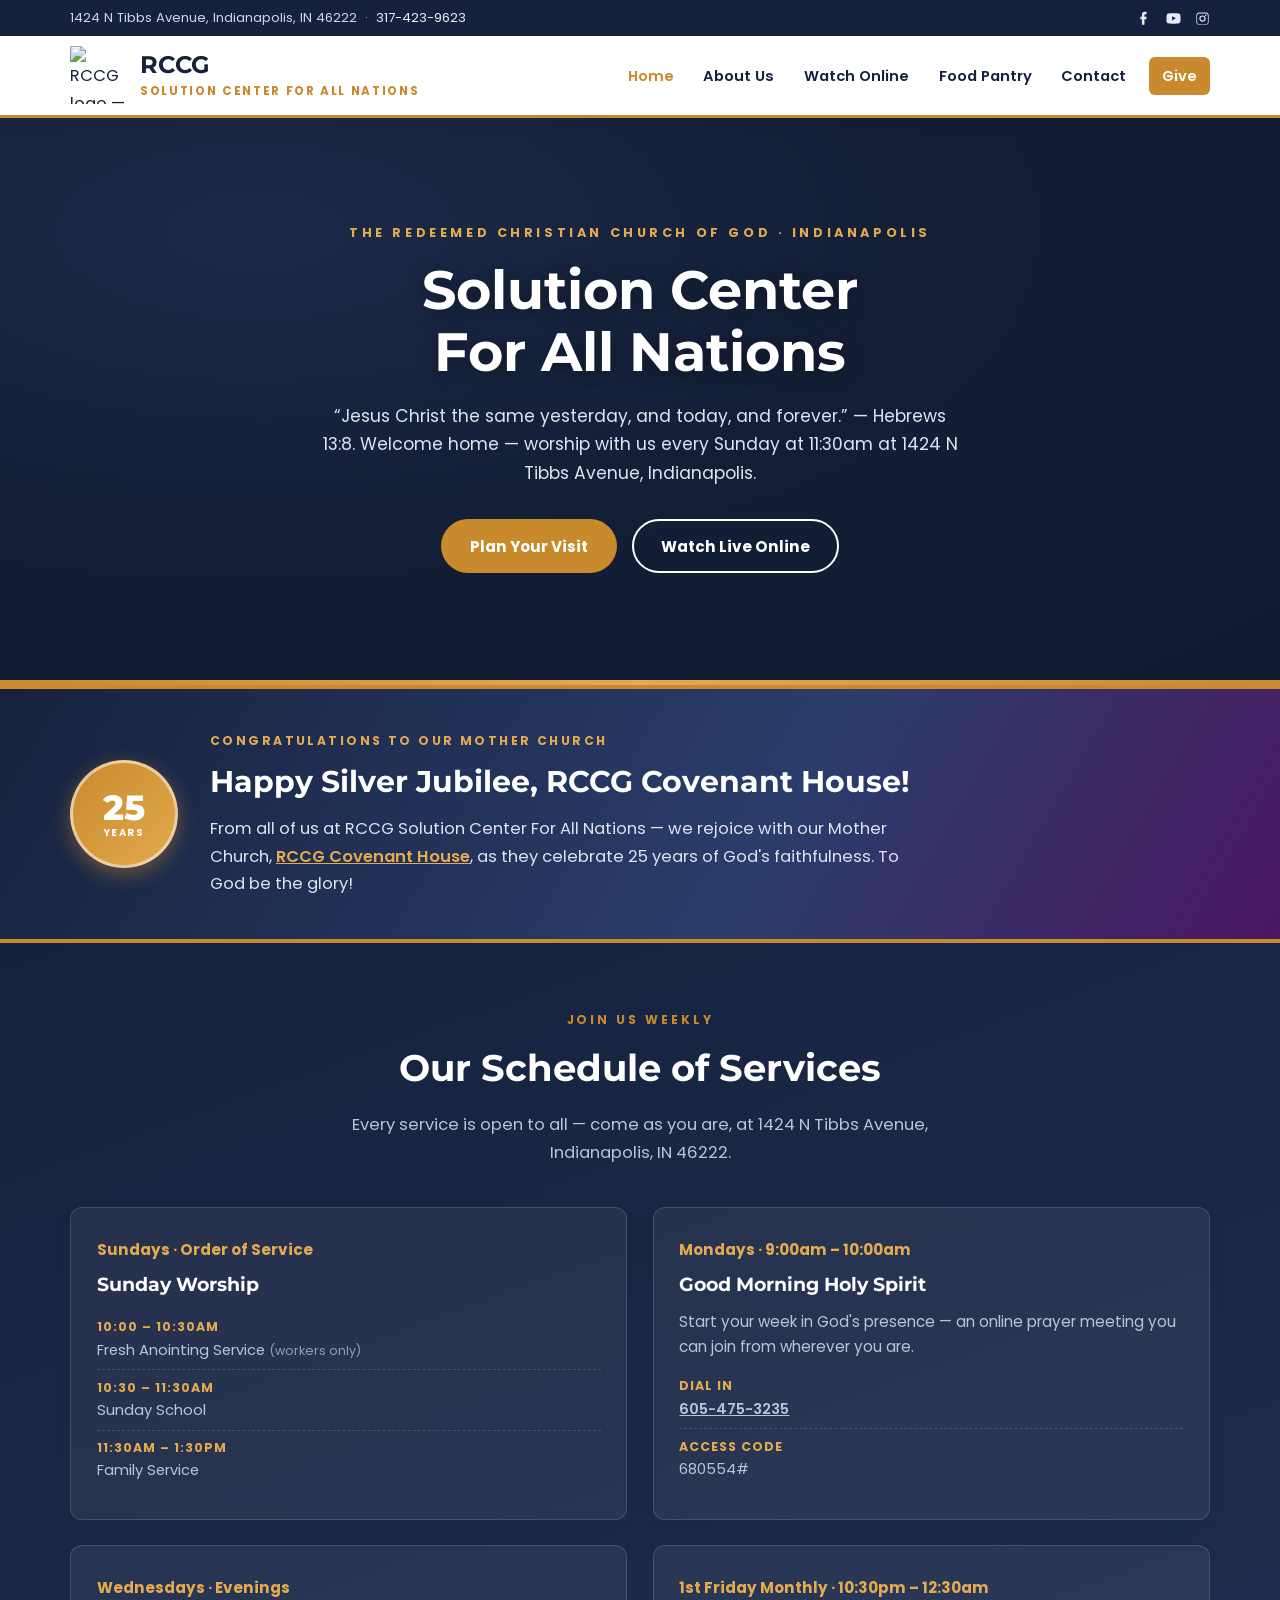
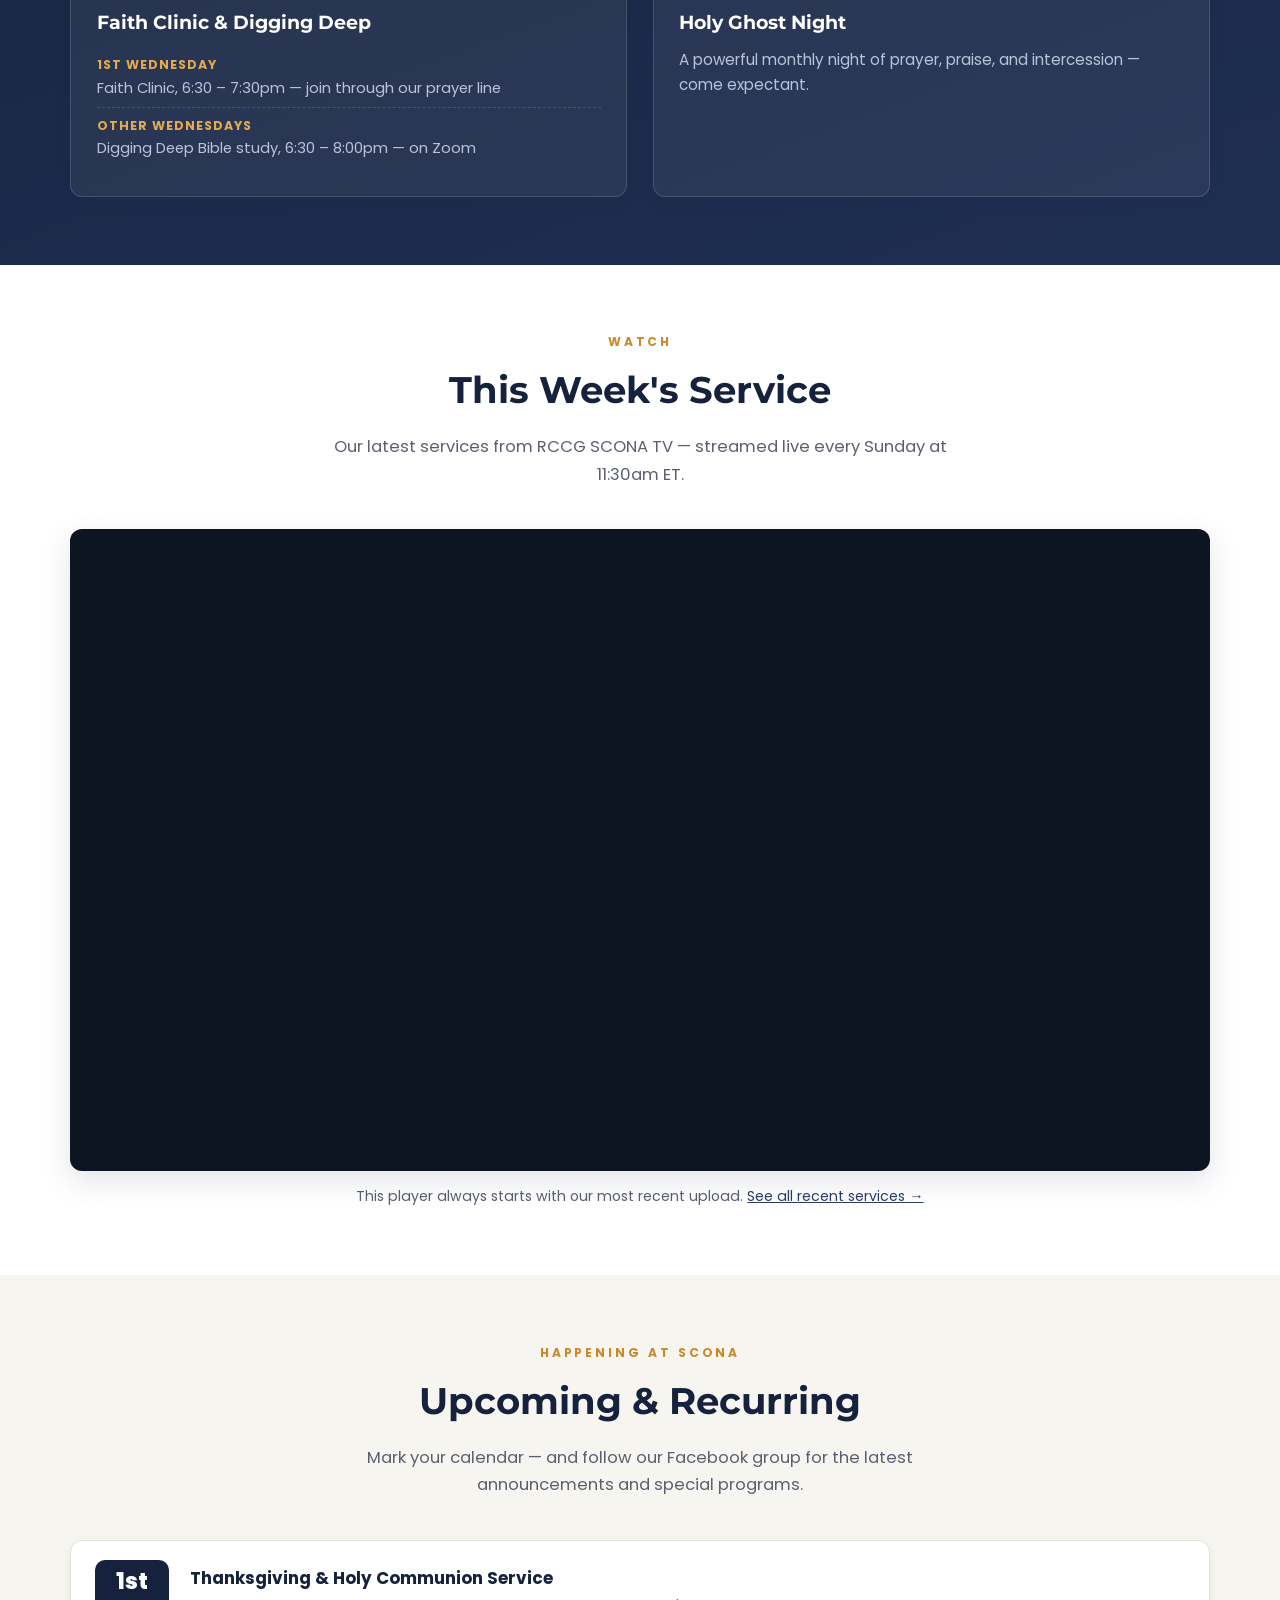
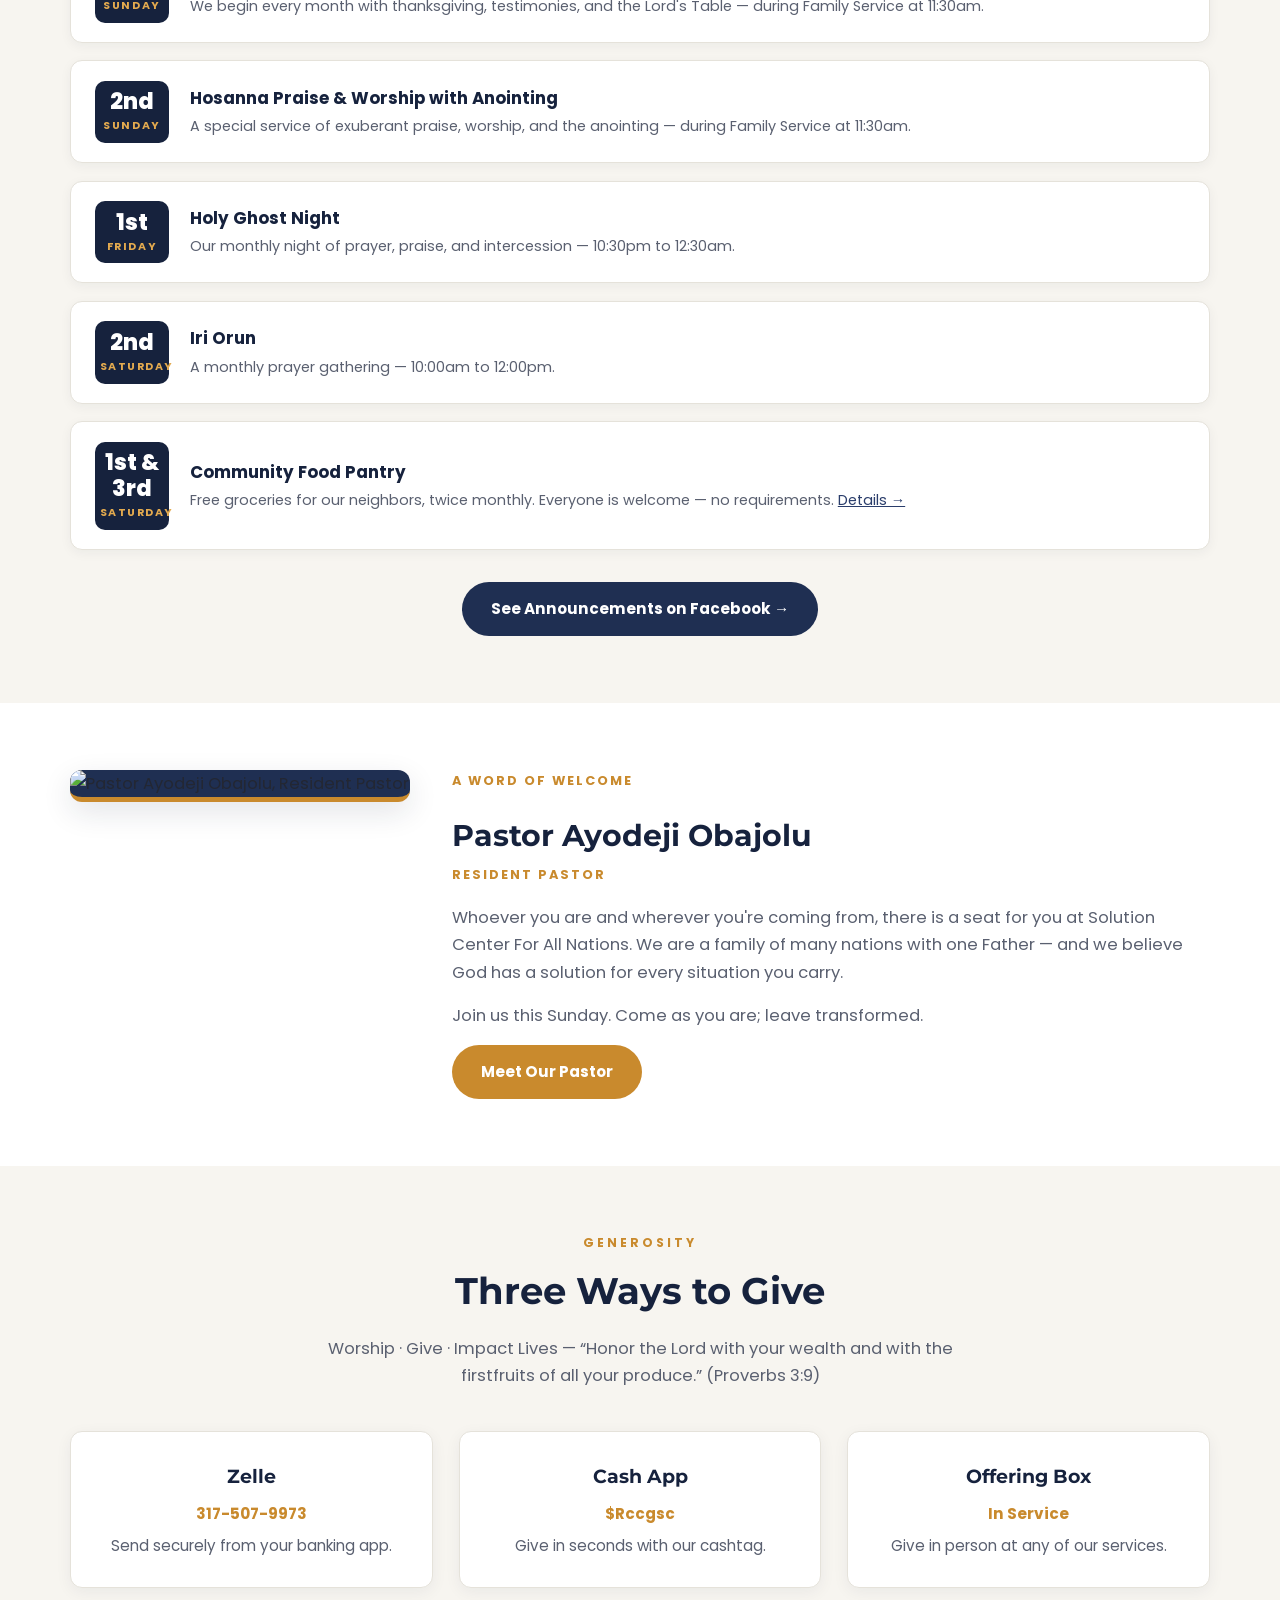
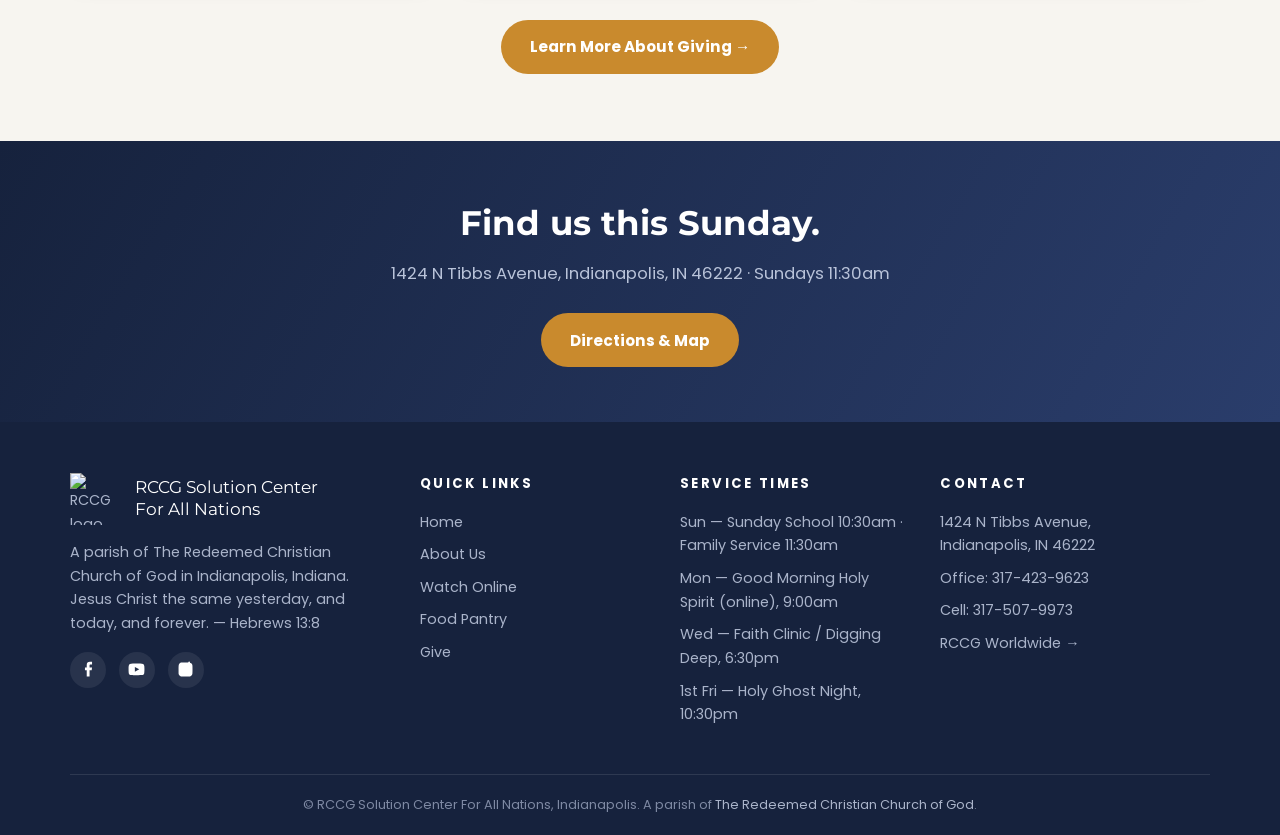
==== site/index.html @ 0a2bb483 "Add temporary 25th anniversary banner for RCCG Covenant House Congratulates the Mother Church on the" ====
<!DOCTYPE html>
<html lang="en">
<head>
<meta charset="UTF-8">
<meta name="viewport" content="width=device-width, initial-scale=1.0">
<title>RCCG Solution Center For All Nations — Indianapolis, IN</title>
<meta name="description" content="RCCG Solution Center For All Nations — a parish of The Redeemed Christian Church of God in Indianapolis, IN. Join us Sundays 11:30am at 1424 N Tibbs Avenue, watch live online, and connect with our community.">
<link rel="icon" type="image/png" href="images/rccg-logo.png">
<link rel="stylesheet" href="css/style.css">
</head>
<body>

<div class="topbar">
  <div class="container">
    <span class="addr">1424 N Tibbs Avenue, Indianapolis, IN 46222 &nbsp;·&nbsp; <a href="tel:+13174239623">317-423-9623</a></span>
    <div class="social">
      <a href="https://www.facebook.com/groups/302992689823188/" target="_blank" rel="noopener" aria-label="Facebook"><svg viewBox="0 0 24 24"><path d="M13.5 22v-9h3l.5-4h-3.5V6.5c0-1.1.3-1.5 1.5-1.5h2V1h-3c-3 0-4.5 1.6-4.5 4.6V9H7v4h2.5v9h4z"/></svg></a>
      <a href="https://www.youtube.com/@rccgsolutioncenterforallna510" target="_blank" rel="noopener" aria-label="YouTube"><svg viewBox="0 0 24 24"><path d="M23 7.2s-.2-1.6-.9-2.3c-.9-.9-1.9-.9-2.4-1C16.4 3.6 12 3.6 12 3.6h0s-4.4 0-7.7.3c-.5.1-1.5.1-2.4 1-.7.7-.9 2.3-.9 2.3S.8 9.1.8 11v1.8c0 1.9.2 3.8.2 3.8s.2 1.6.9 2.3c.9.9 2 .9 2.5 1 1.8.2 7.6.3 7.6.3s4.4 0 7.7-.3c.5-.1 1.5-.1 2.4-1 .7-.7.9-2.3.9-2.3s.2-1.9.2-3.8V11c0-1.9-.2-3.8-.2-3.8zM9.7 15.1V8.3l6.2 3.4-6.2 3.4z"/></svg></a>
      <a href="https://www.instagram.com/rccgscona_indy/" target="_blank" rel="noopener" aria-label="Instagram"><svg viewBox="0 0 24 24"><path d="M12 2.2c3.2 0 3.6 0 4.9.1 1.2.1 1.8.2 2.2.4.6.2 1 .5 1.4.9.4.4.7.8.9 1.4.2.4.4 1 .4 2.2.1 1.3.1 1.7.1 4.9s0 3.6-.1 4.9c-.1 1.2-.2 1.8-.4 2.2-.2.6-.5 1-.9 1.4-.4.4-.8.7-1.4.9-.4.2-1 .4-2.2.4-1.3.1-1.7.1-4.9.1s-3.6 0-4.9-.1c-1.2-.1-1.8-.2-2.2-.4-.6-.2-1-.5-1.4-.9-.4-.4-.7-.8-.9-1.4-.2-.4-.4-1-.4-2.2C2.2 15.6 2.2 15.2 2.2 12s0-3.6.1-4.9c.1-1.2.2-1.8.4-2.2.2-.6.5-1 .9-1.4.4-.4.8-.7 1.4-.9.4-.2 1-.4 2.2-.4C8.4 2.2 8.8 2.2 12 2.2zm0 1.8c-3.1 0-3.5 0-4.8.1-1.1.1-1.4.2-1.8.3-.4.2-.7.4-1 .7-.3.3-.5.6-.7 1-.1.4-.3.7-.3 1.8-.1 1.3-.1 1.7-.1 4.8s0 3.5.1 4.8c.1 1.1.2 1.4.3 1.8.2.4.4.7.7 1 .3.3.6.5 1 .7.4.1.7.3 1.8.3 1.3.1 1.7.1 4.8.1s3.5 0 4.8-.1c1.1-.1 1.4-.2 1.8-.3.4-.2.7-.4 1-.7.3-.3.5-.6.7-1 .1-.4.3-.7.3-1.8.1-1.3.1-1.7.1-4.8s0-3.5-.1-4.8c-.1-1.1-.2-1.4-.3-1.8-.2-.4-.4-.7-.7-1-.3-.3-.6-.5-1-.7-.4-.1-.7-.3-1.8-.3-1.3-.1-1.7-.1-4.8-.1zm0 3.1a5 5 0 1 1 0 10 5 5 0 0 1 0-10zm0 8.2a3.2 3.2 0 1 0 0-6.4 3.2 3.2 0 0 0 0 6.4zm6.4-8.4a1.2 1.2 0 1 1-2.4 0 1.2 1.2 0 0 1 2.4 0z"/></svg></a>
    </div>
  </div>
</div>

<header class="site-header">
  <div class="container">
    <a class="brand" href="index.html">
      <img src="images/rccg-logo.png" alt="RCCG logo — The Redeemed Christian Church of God">
      <span class="brand-text">
        <span class="brand-rccg">RCCG</span><br>
        <span class="brand-parish">Solution Center For All Nations</span>
      </span>
    </a>
    <button class="nav-toggle" aria-label="Menu" aria-expanded="false"><span></span><span></span><span></span></button>
    <nav class="main-nav">
      <ul>
        <li><a href="index.html" class="active">Home</a></li>
        <li><a href="about.html">About Us</a></li>
        <li><a href="watch.html">Watch Online</a></li>
        <li><a href="food-pantry.html">Food Pantry</a></li>
        <li><a href="contact.html">Contact</a></li>
        <li><a href="give.html" class="nav-cta">Give</a></li>
      </ul>
    </nav>
  </div>
</header>

<section class="hero">
  <div class="container">
    <p class="kicker">The Redeemed Christian Church of God · Indianapolis</p>
    <h1>Solution Center<br>For All Nations</h1>
    <p class="lede">&ldquo;Jesus Christ the same yesterday, and today, and forever.&rdquo; — Hebrews 13:8. Welcome home — worship with us every Sunday at 11:30am at 1424 N Tibbs Avenue, Indianapolis.</p>
    <div class="hero-actions">
      <a class="btn btn-gold" href="contact.html">Plan Your Visit</a>
      <a class="btn btn-outline" href="watch.html">Watch Live Online</a>
    </div>
  </div>
</section>

<!-- TEMPORARY — RCCG Covenant House 25th Anniversary banner. Added 2026-07-23, remove by 2026-08-02. -->
<section class="jubilee-banner" aria-label="Congratulations to RCCG Covenant House on their 25th anniversary">
  <div class="container jubilee-inner">
    <div class="jubilee-badge">25<span>Years</span></div>
    <div class="jubilee-copy">
      <p class="kicker">Congratulations to Our Mother Church</p>
      <h2>Happy Silver Jubilee, RCCG Covenant House!</h2>
      <p>From all of us at RCCG Solution Center For All Nations — we rejoice with our Mother Church, <a href="https://rccgcovenanthouseindy.org/" target="_blank" rel="noopener">RCCG Covenant House</a>, as they celebrate 25 years of God's faithfulness. To God be the glory!</p>
    </div>
  </div>
</section>
<!-- END TEMPORARY jubilee banner -->

<section class="section dark">
  <div class="container">
    <div class="section-head">
      <p class="kicker">Join Us Weekly</p>
      <h2>Our Schedule of Services</h2>
      <p class="sub">Every service is open to all — come as you are, at 1424 N Tibbs Avenue, Indianapolis, IN 46222.</p>
    </div>
    <div class="grid grid-2">
      <div class="card">
        <p class="time">Sundays · Order of Service</p>
        <h3>Sunday Worship</h3>
        <ul class="svc-list">
          <li><span>10:00 – 10:30am</span>Fresh Anointing Service <em>(workers only)</em></li>
          <li><span>10:30 – 11:30am</span>Sunday School</li>
          <li><span>11:30am – 1:30pm</span>Family Service</li>
        </ul>
      </div>
      <div class="card">
        <p class="time">Mondays · 9:00am – 10:00am</p>
        <h3>Good Morning Holy Spirit</h3>
        <p>Start your week in God's presence — an online prayer meeting you can join from wherever you are.</p>
        <ul class="svc-list">
          <li><span>Dial in</span><a href="tel:+16054753235">605-475-3235</a></li>
          <li><span>Access code</span>680554#</li>
        </ul>
      </div>
      <div class="card">
        <p class="time">Wednesdays · Evenings</p>
        <h3>Faith Clinic &amp; Digging Deep</h3>
        <ul class="svc-list">
          <li><span>1st Wednesday</span>Faith Clinic, 6:30 – 7:30pm — join through our prayer line</li>
          <li><span>Other Wednesdays</span>Digging Deep Bible study, 6:30 – 8:00pm — on Zoom</li>
        </ul>
      </div>
      <div class="card">
        <p class="time">1st Friday Monthly · 10:30pm – 12:30am</p>
        <h3>Holy Ghost Night</h3>
        <p>A powerful monthly night of prayer, praise, and intercession — come expectant.</p>
      </div>
    </div>
  </div>
</section>

<section class="section">
  <div class="container">
    <div class="section-head">
      <p class="kicker">Watch</p>
      <h2>This Week's Service</h2>
      <p class="sub">Our latest services from RCCG SCONA TV — streamed live every Sunday at 11:30am ET.</p>
    </div>
    <div class="video-frame">
      <iframe loading="lazy" src="https://www.youtube.com/embed/videoseries?list=UUzvTHbLCrNOadRYDHbtL59g" title="Latest services — RCCG SCONA TV" allow="accelerometer; autoplay; clipboard-write; encrypted-media; gyroscope; picture-in-picture" allowfullscreen></iframe>
    </div>
    <p class="video-note">This player always starts with our most recent upload. <a href="watch.html">See all recent services →</a></p>
  </div>
</section>

<section class="section tinted">
  <div class="container">
    <div class="section-head">
      <p class="kicker">Happening at SCONA</p>
      <h2>Upcoming &amp; Recurring</h2>
      <p class="sub">Mark your calendar — and follow our Facebook group for the latest announcements and special programs.</p>
    </div>
    <div class="event-list">
      <div class="event-item">
        <div class="event-date"><span class="d">1st</span><span class="m">Sunday</span></div>
        <div class="event-body">
          <h3>Thanksgiving &amp; Holy Communion Service</h3>
          <p>We begin every month with thanksgiving, testimonies, and the Lord's Table — during Family Service at 11:30am.</p>
        </div>
      </div>
      <div class="event-item">
        <div class="event-date"><span class="d">2nd</span><span class="m">Sunday</span></div>
        <div class="event-body">
          <h3>Hosanna Praise &amp; Worship with Anointing</h3>
          <p>A special service of exuberant praise, worship, and the anointing — during Family Service at 11:30am.</p>
        </div>
      </div>
      <div class="event-item">
        <div class="event-date"><span class="d">1st</span><span class="m">Friday</span></div>
        <div class="event-body">
          <h3>Holy Ghost Night</h3>
          <p>Our monthly night of prayer, praise, and intercession — 10:30pm to 12:30am.</p>
        </div>
      </div>
      <div class="event-item">
        <div class="event-date"><span class="d">2nd</span><span class="m">Saturday</span></div>
        <div class="event-body">
          <h3>Iri Orun</h3>
          <p>A monthly prayer gathering — 10:00am to 12:00pm.</p>
        </div>
      </div>
      <div class="event-item">
        <div class="event-date"><span class="d">1st &amp; 3rd</span><span class="m">Saturday</span></div>
        <div class="event-body">
          <h3>Community Food Pantry</h3>
          <p>Free groceries for our neighbors, twice monthly. Everyone is welcome — no requirements. <a href="food-pantry.html">Details →</a></p>
        </div>
      </div>
    </div>
    <p class="video-note" style="margin-top:2rem"><a class="btn btn-navy" href="https://www.facebook.com/groups/302992689823188/" target="_blank" rel="noopener">See Announcements on Facebook →</a></p>
  </div>
</section>

<section class="section">
  <div class="container">
    <div class="pastor-block">
      <div class="pastor-photo">
        <img src="images/pastor.jpg" alt="Pastor Ayodeji Obajolu, Resident Pastor" onerror="this.onerror=null;this.src='images/pastor-placeholder.svg';">
      </div>
      <div class="pastor-copy">
        <p class="role">A Word of Welcome</p>
        <h2>Pastor Ayodeji Obajolu</h2>
        <p class="role" style="margin-bottom:1.2rem">Resident Pastor</p>
        <p>Whoever you are and wherever you're coming from, there is a seat for you at Solution Center For All Nations. We are a family of many nations with one Father — and we believe God has a solution for every situation you carry.</p>
        <p>Join us this Sunday. Come as you are; leave transformed.</p>
        <a class="btn btn-gold" href="about.html">Meet Our Pastor</a>
      </div>
    </div>
  </div>
</section>

<section class="section tinted">
  <div class="container">
    <div class="section-head">
      <p class="kicker">Generosity</p>
      <h2>Three Ways to Give</h2>
      <p class="sub">Worship · Give · Impact Lives — &ldquo;Honor the Lord with your wealth and with the firstfruits of all your produce.&rdquo; (Proverbs 3:9)</p>
    </div>
    <div class="grid grid-3">
      <div class="card" style="text-align:center">
        <h3>Zelle</h3>
        <p class="time">317-507-9973</p>
        <p>Send securely from your banking app.</p>
      </div>
      <div class="card" style="text-align:center">
        <h3>Cash App</h3>
        <p class="time">$Rccgsc</p>
        <p>Give in seconds with our cashtag.</p>
      </div>
      <div class="card" style="text-align:center">
        <h3>Offering Box</h3>
        <p class="time">In Service</p>
        <p>Give in person at any of our services.</p>
      </div>
    </div>
    <p class="video-note" style="margin-top:2rem"><a class="btn btn-gold" href="give.html">Learn More About Giving →</a></p>
  </div>
</section>

<section class="cta-band">
  <div class="container">
    <h2>Find us this Sunday.</h2>
    <p>1424 N Tibbs Avenue, Indianapolis, IN 46222 · Sundays 11:30am</p>
    <a class="btn btn-gold" href="contact.html">Directions &amp; Map</a>
  </div>
</section>


<footer class="site-footer">
  <div class="container">
    <div class="footer-grid">
      <div>
        <div class="footer-brand">
          <img src="images/rccg-logo.png" alt="RCCG logo">
          <span class="name">RCCG Solution Center<br>For All Nations</span>
        </div>
        <p>A parish of The Redeemed Christian Church of God in Indianapolis, Indiana. Jesus Christ the same yesterday, and today, and forever. — Hebrews 13:8</p>
        <div class="footer-social">
          <a href="https://www.facebook.com/groups/302992689823188/" target="_blank" rel="noopener" aria-label="Facebook"><svg viewBox="0 0 24 24"><path d="M13.5 22v-9h3l.5-4h-3.5V6.5c0-1.1.3-1.5 1.5-1.5h2V1h-3c-3 0-4.5 1.6-4.5 4.6V9H7v4h2.5v9h4z"/></svg></a>
          <a href="https://www.youtube.com/@rccgsolutioncenterforallna510" target="_blank" rel="noopener" aria-label="YouTube"><svg viewBox="0 0 24 24"><path d="M23 7.2s-.2-1.6-.9-2.3c-.9-.9-1.9-.9-2.4-1C16.4 3.6 12 3.6 12 3.6h0s-4.4 0-7.7.3c-.5.1-1.5.1-2.4 1-.7.7-.9 2.3-.9 2.3S.8 9.1.8 11v1.8c0 1.9.2 3.8.2 3.8s.2 1.6.9 2.3c.9.9 2 .9 2.5 1 1.8.2 7.6.3 7.6.3s4.4 0 7.7-.3c.5-.1 1.5-.1 2.4-1 .7-.7.9-2.3.9-2.3s.2-1.9.2-3.8V11c0-1.9-.2-3.8-.2-3.8zM9.7 15.1V8.3l6.2 3.4-6.2 3.4z"/></svg></a>
          <a href="https://www.instagram.com/rccgscona_indy/" target="_blank" rel="noopener" aria-label="Instagram"><svg viewBox="0 0 24 24"><path d="M12 2.2c3.2 0 3.6 0 4.9.1 1.2.1 1.8.2 2.2.4.6.2 1 .5 1.4.9.4.4.7.8.9 1.4.2.4.4 1 .4 2.2.1 1.3.1 1.7.1 4.9s0 3.6-.1 4.9c-.1 1.2-.2 1.8-.4 2.2-.2.6-.5 1-.9 1.4-.4.4-.8.7-1.4.9-.4.2-1 .4-2.2.4-1.3.1-1.7.1-4.9.1s-3.6 0-4.9-.1c-1.2-.1-1.8-.2-2.2-.4-.6-.2-1-.5-1.4-.9-.4-.4-.7-.8-.9-1.4-.2-.4-.4-1-.4-2.2C2.2 15.6 2.2 15.2 2.2 12s0-3.6.1-4.9c.1-1.2.2-1.8.4-2.2.2-.6.5-1 .9-1.4.4-.4.8-.7 1.4-.9.4-.2 1-.4 2.2-.4C8.4 2.2 8.8 2.2 12 2.2zm0 4.9a5 5 0 1 1 0 10 5 5 0 0 1 0-10zm6.4-5.3a1.2 1.2 0 1 1-2.4 0 1.2 1.2 0 0 1 2.4 0z"/></svg></a>
        </div>
      </div>
      <div>
        <h4>Quick Links</h4>
        <ul>
          <li><a href="index.html">Home</a></li>
          <li><a href="about.html">About Us</a></li>
          <li><a href="watch.html">Watch Online</a></li>
          <li><a href="food-pantry.html">Food Pantry</a></li>
          <li><a href="give.html">Give</a></li>
        </ul>
      </div>
      <div>
        <h4>Service Times</h4>
        <ul>
          <li>Sun — Sunday School 10:30am · Family Service 11:30am</li>
          <li>Mon — Good Morning Holy Spirit (online), 9:00am</li>
          <li>Wed — Faith Clinic / Digging Deep, 6:30pm</li>
          <li>1st Fri — Holy Ghost Night, 10:30pm</li>
        </ul>
      </div>
      <div>
        <h4>Contact</h4>
        <ul>
          <li>1424 N Tibbs Avenue,<br>Indianapolis, IN 46222</li>
          <li>Office: <a href="tel:+13174239623">317-423-9623</a></li>
          <li>Cell: <a href="tel:+13175079973">317-507-9973</a></li>
          <li><a href="https://www.rccg.org" target="_blank" rel="noopener">RCCG Worldwide →</a></li>
        </ul>
      </div>
    </div>
    <div class="footer-bottom">
      © <span id="year"></span> RCCG Solution Center For All Nations, Indianapolis. A parish of <a href="https://www.rccg.org" target="_blank" rel="noopener">The Redeemed Christian Church of God</a>.
    </div>
  </div>
</footer>

<script src="js/main.js"></script>
</body>
</html>
---- site/css/style.css ----
/* ==========================================================================
   RCCG Solution Center For All Nations — Indianapolis
   Shared stylesheet
   Palette drawn from RCCG national branding + parish "Ways to Give" collateral:
   deep navy, warm gold, crisp white, sky blue accents.
   ========================================================================== */

@import url('https://fonts.googleapis.com/css2?family=Montserrat:wght@600;700;800&family=Poppins:wght@400;500;600;700&display=swap');

:root {
  --navy: #16223d;
  --purple: #4c1864; /* RCCG national brand purple, used as accent */
  --navy-2: #1f2f52;
  --navy-3: #2a3d6b;
  --gold: #c98a2d;
  --gold-light: #e3aa4f;
  --gold-pale: #f6e7cd;
  --sky: #7db3e8;
  --ink: #232733;
  --ink-soft: #5a6070;
  --paper: #ffffff;
  --paper-warm: #f7f5f0;
  --line: #e5e2da;
  --radius: 12px;
  --shadow: 0 10px 30px rgba(22, 34, 61, 0.12);
  --font-display: "Montserrat", Georgia, "Times New Roman", serif;
  --font-body: "Poppins", "Helvetica Neue", Helvetica, Arial, sans-serif;
}

* { margin: 0; padding: 0; box-sizing: border-box; }

html { scroll-behavior: smooth; }

body {
  font-family: var(--font-body);
  color: var(--ink);
  background: var(--paper);
  line-height: 1.65;
  font-size: 16.5px;
}

img { max-width: 100%; display: block; }

a { color: var(--navy-3); }

.container {
  width: min(1140px, 92%);
  margin: 0 auto;
}

/* --------------------------------------------------------------------------
   Top utility bar
   -------------------------------------------------------------------------- */
.topbar {
  background: var(--navy);
  color: #cfd6e6;
  font-size: 0.82rem;
  padding: 0.45rem 0;
}

.topbar .container {
  display: flex;
  justify-content: space-between;
  align-items: center;
  gap: 1rem;
  flex-wrap: wrap;
}

.topbar a { color: #e8ecf5; text-decoration: none; }
.topbar a:hover { color: var(--gold-light); }

.topbar .social {
  display: flex;
  gap: 0.9rem;
  align-items: center;
}

.topbar .social a {
  display: inline-flex;
  align-items: center;
  gap: 0.35rem;
}

.topbar .social svg { width: 15px; height: 15px; fill: currentColor; }

/* --------------------------------------------------------------------------
   Header / navigation
   -------------------------------------------------------------------------- */
.site-header {
  background: var(--paper);
  border-bottom: 3px solid var(--gold);
  position: sticky;
  top: 0;
  z-index: 50;
  box-shadow: 0 2px 14px rgba(22, 34, 61, 0.08);
}

.site-header .container {
  display: flex;
  align-items: center;
  justify-content: space-between;
  padding: 0.65rem 0;
  gap: 1rem;
}

.brand {
  display: flex;
  align-items: center;
  gap: 0.75rem;
  text-decoration: none;
  color: var(--navy);
  min-width: 0;
}

.brand img { width: 58px; height: 58px; flex-shrink: 0; }

.brand .brand-text { line-height: 1.2; }

.brand .brand-rccg {
  font-family: var(--font-display);
  font-weight: 700;
  font-size: 1.5rem;
  letter-spacing: 0.02em;
}

.brand .brand-parish {
  font-size: 0.74rem;
  text-transform: uppercase;
  letter-spacing: 0.14em;
  color: var(--gold);
  font-weight: 700;
}

.main-nav ul {
  list-style: none;
  display: flex;
  gap: 0.25rem;
  align-items: center;
}

.main-nav a {
  text-decoration: none;
  color: var(--navy);
  font-weight: 600;
  font-size: 0.92rem;
  padding: 0.55rem 0.8rem;
  border-radius: 6px;
  transition: background 0.15s, color 0.15s;
}

.main-nav a:hover { background: var(--paper-warm); color: var(--gold); }

.main-nav a.active { color: var(--gold); }

.main-nav a.nav-cta {
  background: var(--gold);
  color: #fff;
  margin-left: 0.4rem;
}

.main-nav a.nav-cta:hover { background: var(--gold-light); color: #fff; }

.nav-toggle {
  display: none;
  background: none;
  border: none;
  cursor: pointer;
  padding: 0.4rem;
}

.nav-toggle span {
  display: block;
  width: 26px;
  height: 3px;
  background: var(--navy);
  margin: 5px 0;
  border-radius: 2px;
  transition: transform 0.2s, opacity 0.2s;
}

/* --------------------------------------------------------------------------
   Hero
   -------------------------------------------------------------------------- */
.hero {
  position: relative;
  color: #fff;
  background:
    linear-gradient(rgba(15, 24, 44, 0.72), rgba(15, 24, 44, 0.72)),
    radial-gradient(ellipse at 20% 20%, #3c5a94 0%, var(--navy-2) 45%, var(--navy) 100%);
  padding: 6.5rem 0 7rem;
  text-align: center;
  overflow: hidden;
}

.hero::after {
  content: "";
  position: absolute;
  inset: auto 0 0 0;
  height: 5px;
  background: linear-gradient(90deg, var(--gold), var(--gold-light), var(--gold));
}

.hero .kicker {
  text-transform: uppercase;
  letter-spacing: 0.28em;
  font-size: 0.8rem;
  color: var(--gold-light);
  font-weight: 700;
  margin-bottom: 1rem;
}

.hero h1 {
  font-family: var(--font-display);
  font-size: clamp(2rem, 4.5vw, 3.4rem);
  line-height: 1.15;
  margin-bottom: 1.1rem;
  text-shadow: 0 2px 18px rgba(0, 0, 0, 0.35);
}

.hero p.lede {
  max-width: 640px;
  margin: 0 auto 2rem;
  font-size: 1.08rem;
  color: #dde4f0;
}

.hero .hero-actions {
  display: flex;
  gap: 0.9rem;
  justify-content: center;
  flex-wrap: wrap;
}

/* Page hero (interior pages) */
.page-hero {
  background:
    linear-gradient(rgba(15, 24, 44, 0.78), rgba(15, 24, 44, 0.78)),
    radial-gradient(ellipse at 80% 10%, #3c5a94 0%, var(--navy-2) 50%, var(--navy) 100%);
  color: #fff;
  text-align: center;
  padding: 3.6rem 0 3.9rem;
  border-bottom: 4px solid var(--gold);
}

.page-hero h1 {
  font-family: var(--font-display);
  font-size: clamp(1.7rem, 3.4vw, 2.6rem);
}

.page-hero p {
  color: #cfd8ea;
  max-width: 620px;
  margin: 0.7rem auto 0;
}

/* --------------------------------------------------------------------------
   Buttons
   -------------------------------------------------------------------------- */
.btn {
  display: inline-block;
  padding: 0.78rem 1.7rem;
  border-radius: 999px;
  font-weight: 700;
  font-size: 0.95rem;
  text-decoration: none;
  transition: transform 0.12s, box-shadow 0.12s, background 0.15s;
  border: 2px solid transparent;
}

.btn:hover { transform: translateY(-2px); box-shadow: var(--shadow); }

.btn-gold { background: var(--gold); color: #fff; }
.btn-gold:hover { background: var(--gold-light); }

.btn-outline { border-color: #fff; color: #fff; }
.btn-outline:hover { background: rgba(255, 255, 255, 0.12); }

.btn-navy { background: var(--navy-2); color: #fff; }
.btn-navy:hover { background: var(--navy-3); }

/* --------------------------------------------------------------------------
   Sections
   -------------------------------------------------------------------------- */
.section { padding: 4.2rem 0; }
.section.tinted { background: var(--paper-warm); }
.section.dark {
  background: linear-gradient(160deg, var(--navy) 0%, var(--navy-2) 100%);
  color: #e8ecf5;
}

.section-head { text-align: center; margin-bottom: 2.6rem; }

.section-head .kicker {
  text-transform: uppercase;
  letter-spacing: 0.24em;
  font-size: 0.76rem;
  font-weight: 700;
  color: var(--gold);
  margin-bottom: 0.5rem;
}

.section-head h2 {
  font-family: var(--font-display);
  font-size: clamp(1.6rem, 3vw, 2.3rem);
  color: var(--navy);
}

.section.dark .section-head h2 { color: #fff; }

.section-head .sub {
  max-width: 640px;
  margin: 0.8rem auto 0;
  color: var(--ink-soft);
}

.section.dark .section-head .sub { color: #b9c3d9; }

/* --------------------------------------------------------------------------
   Cards / grids
   -------------------------------------------------------------------------- */
.grid { display: grid; gap: 1.6rem; }
.grid-2 { grid-template-columns: repeat(2, 1fr); }
.grid-3 { grid-template-columns: repeat(3, 1fr); }

.card {
  background: var(--paper);
  border: 1px solid var(--line);
  border-radius: var(--radius);
  padding: 1.8rem 1.6rem;
  box-shadow: 0 4px 16px rgba(22, 34, 61, 0.06);
}

.card h3 {
  font-family: var(--font-display);
  color: var(--navy);
  font-size: 1.18rem;
  margin-bottom: 0.55rem;
}

.card .time {
  color: var(--gold);
  font-weight: 700;
  font-size: 0.95rem;
  margin-bottom: 0.45rem;
}

.card p { color: var(--ink-soft); font-size: 0.95rem; }

.card .icon {
  width: 46px;
  height: 46px;
  border-radius: 50%;
  background: var(--gold-pale);
  display: flex;
  align-items: center;
  justify-content: center;
  margin-bottom: 1rem;
}

.card .icon svg { width: 22px; height: 22px; fill: var(--gold); }

/* Order-of-service / detail lists inside cards */
.svc-list {
  list-style: none;
  margin-top: 0.6rem;
}

.svc-list li {
  color: var(--ink-soft);
  font-size: 0.92rem;
  padding: 0.45rem 0;
  border-bottom: 1px dashed var(--line);
}

.svc-list li:last-child { border-bottom: 0; }

.svc-list li span {
  display: block;
  font-weight: 700;
  color: var(--gold);
  font-size: 0.78rem;
  text-transform: uppercase;
  letter-spacing: 0.08em;
}

.svc-list li em { font-style: normal; opacity: 0.75; font-size: 0.85em; }

.svc-list li a { color: inherit; font-weight: 600; }

.section.dark .svc-list li {
  color: #b9c3d9;
  border-bottom-color: rgba(255, 255, 255, 0.14);
}

.section.dark .svc-list li span { color: var(--gold-light); }

/* Service schedule card on dark */
.section.dark .card {
  background: rgba(255, 255, 255, 0.06);
  border-color: rgba(255, 255, 255, 0.14);
}

.section.dark .card h3 { color: #fff; }
.section.dark .card p { color: #b9c3d9; }
.section.dark .card .time { color: var(--gold-light); }

/* --------------------------------------------------------------------------
   Video embeds
   -------------------------------------------------------------------------- */
.video-frame {
  position: relative;
  padding-top: 56.25%;
  border-radius: var(--radius);
  overflow: hidden;
  background: #0d1422;
  box-shadow: var(--shadow);
}

.video-frame iframe {
  position: absolute;
  inset: 0;
  width: 100%;
  height: 100%;
  border: 0;
}

.video-note {
  text-align: center;
  font-size: 0.88rem;
  color: var(--ink-soft);
  margin-top: 0.9rem;
}

/* Offline banner shown on watch.html when no live stream is running */
.live-offline {
  text-align: center;
  background: rgba(255, 255, 255, 0.06);
  border: 1px solid rgba(255, 255, 255, 0.14);
  border-radius: var(--radius);
  padding: 3rem 1.6rem;
  max-width: 720px;
  margin: 0 auto;
}

.live-offline .dot {
  display: inline-block;
  width: 12px;
  height: 12px;
  border-radius: 50%;
  background: var(--gold-light);
  margin-bottom: 1rem;
  animation: pulse 2.2s ease-in-out infinite;
}

@keyframes pulse {
  0%, 100% { box-shadow: 0 0 0 0 rgba(227, 170, 79, 0.5); }
  50% { box-shadow: 0 0 0 10px rgba(227, 170, 79, 0); }
}

.live-offline h3 {
  font-family: var(--font-display);
  color: #fff;
  font-size: 1.35rem;
  margin-bottom: 0.5rem;
}

.live-offline p { color: #b9c3d9; margin-bottom: 1.6rem; }

.live-offline-actions {
  display: flex;
  gap: 0.9rem;
  justify-content: center;
  flex-wrap: wrap;
}

.section.dark .video-note { color: #b9c3d9; }

/* --------------------------------------------------------------------------
   Giving page
   -------------------------------------------------------------------------- */
.give-grid { display: grid; grid-template-columns: repeat(3, 1fr); gap: 1.6rem; }

.give-card {
  text-align: center;
  border: 1px solid var(--line);
  border-radius: var(--radius);
  padding: 2.2rem 1.5rem;
  background: var(--paper);
  box-shadow: 0 4px 16px rgba(22, 34, 61, 0.06);
  position: relative;
}

.give-card .step {
  position: absolute;
  top: -17px;
  left: 50%;
  transform: translateX(-50%);
  width: 34px;
  height: 34px;
  border-radius: 50%;
  background: var(--gold);
  color: #fff;
  font-weight: 800;
  display: flex;
  align-items: center;
  justify-content: center;
  box-shadow: 0 3px 10px rgba(201, 138, 45, 0.45);
}

.give-card .give-logo {
  width: 62px;
  height: 62px;
  margin: 0.4rem auto 1rem;
  border-radius: 14px;
  display: flex;
  align-items: center;
  justify-content: center;
}

.give-card .give-logo svg { width: 60px; height: 60px; }

.give-card h3 {
  font-family: var(--font-display);
  color: var(--navy);
  margin-bottom: 0.7rem;
  font-size: 1.25rem;
}

.give-handle {
  display: inline-block;
  background: var(--navy);
  color: #fff;
  font-weight: 700;
  letter-spacing: 0.04em;
  padding: 0.5rem 1.3rem;
  border-radius: 8px;
  font-size: 1.05rem;
  margin-top: 0.3rem;
  user-select: all;
}

.give-card p.hint { color: var(--ink-soft); font-size: 0.88rem; margin-top: 0.8rem; }

.give-verse {
  text-align: center;
  max-width: 660px;
  margin: 3rem auto 0;
  font-family: var(--font-display);
  font-size: 1.25rem;
  color: var(--navy);
  font-style: italic;
}

.give-verse .ref {
  display: block;
  margin-top: 0.6rem;
  font-family: var(--font-body);
  font-style: normal;
  font-size: 0.8rem;
  letter-spacing: 0.22em;
  text-transform: uppercase;
  color: var(--gold);
  font-weight: 700;
}

.give-tagline {
  display: flex;
  justify-content: center;
  gap: 2.2rem;
  flex-wrap: wrap;
  margin-top: 2.4rem;
  padding: 1rem 0;
  border-top: 1px solid var(--line);
  border-bottom: 1px solid var(--line);
  color: var(--navy);
  font-weight: 700;
  letter-spacing: 0.12em;
  text-transform: uppercase;
  font-size: 0.82rem;
}

.give-tagline span { display: flex; align-items: center; gap: 0.5rem; }
.give-tagline svg { width: 17px; height: 17px; fill: var(--gold); }

/* --------------------------------------------------------------------------
   Pastor block
   -------------------------------------------------------------------------- */
.pastor-block {
  display: grid;
  grid-template-columns: 340px 1fr;
  gap: 2.6rem;
  align-items: start;
}

.pastor-photo {
  border-radius: var(--radius);
  overflow: hidden;
  box-shadow: var(--shadow);
  border-bottom: 5px solid var(--gold);
  background: var(--navy-2);
}

.pastor-photo img { width: 100%; height: auto; }

.pastor-copy h2 {
  font-family: var(--font-display);
  color: var(--navy);
  font-size: 1.9rem;
  margin-bottom: 0.2rem;
}

.pastor-copy .role {
  color: var(--gold);
  font-weight: 700;
  text-transform: uppercase;
  letter-spacing: 0.16em;
  font-size: 0.8rem;
  margin-bottom: 1.2rem;
}

.pastor-copy p { margin-bottom: 1rem; color: var(--ink-soft); }

/* --------------------------------------------------------------------------
   Events / announcements
   -------------------------------------------------------------------------- */
.event-list { display: grid; gap: 1.1rem; }

.event-item {
  display: flex;
  gap: 1.3rem;
  align-items: center;
  background: var(--paper);
  border: 1px solid var(--line);
  border-radius: var(--radius);
  padding: 1.2rem 1.5rem;
  box-shadow: 0 3px 12px rgba(22, 34, 61, 0.05);
}

.event-date {
  flex-shrink: 0;
  width: 74px;
  text-align: center;
  background: var(--navy);
  color: #fff;
  border-radius: 10px;
  padding: 0.55rem 0.3rem;
  line-height: 1.15;
}

.event-date .d { font-size: 1.4rem; font-weight: 800; display: block; }
.event-date .m {
  font-size: 0.68rem;
  text-transform: uppercase;
  letter-spacing: 0.14em;
  color: var(--gold-light);
  font-weight: 700;
}

.event-body h3 { font-size: 1.05rem; color: var(--navy); margin-bottom: 0.15rem; }
.event-body p { font-size: 0.9rem; color: var(--ink-soft); }

/* --------------------------------------------------------------------------
   Contact / map
   -------------------------------------------------------------------------- */
.contact-grid {
  display: grid;
  grid-template-columns: 1fr 1.25fr;
  gap: 2.2rem;
  align-items: start;
}

.contact-card h3 {
  font-family: var(--font-display);
  color: var(--navy);
  font-size: 1.3rem;
  margin-bottom: 1rem;
}

.contact-row {
  display: flex;
  gap: 0.9rem;
  align-items: flex-start;
  padding: 0.8rem 0;
  border-bottom: 1px solid var(--line);
}

.contact-row:last-child { border-bottom: 0; }

.contact-row svg {
  width: 20px;
  height: 20px;
  fill: var(--gold);
  flex-shrink: 0;
  margin-top: 3px;
}

.contact-row .label {
  font-size: 0.72rem;
  text-transform: uppercase;
  letter-spacing: 0.16em;
  color: var(--ink-soft);
  font-weight: 700;
}

.contact-row .value { font-weight: 600; color: var(--navy); }
.contact-row .value a { text-decoration: none; color: var(--navy); }
.contact-row .value a:hover { color: var(--gold); }

.map-frame {
  border-radius: var(--radius);
  overflow: hidden;
  box-shadow: var(--shadow);
  border: 1px solid var(--line);
  height: 100%;
  min-height: 380px;
}

.map-frame iframe { width: 100%; height: 100%; min-height: 380px; border: 0; }

/* --------------------------------------------------------------------------
   Food pantry
   -------------------------------------------------------------------------- */
.pantry-highlight {
  background: linear-gradient(135deg, var(--gold) 0%, var(--gold-light) 100%);
  color: #fff;
  border-radius: var(--radius);
  padding: 2.2rem 2rem;
  text-align: center;
  box-shadow: var(--shadow);
  margin-bottom: 2.6rem;
}

.pantry-highlight .big {
  font-family: var(--font-display);
  font-size: clamp(1.4rem, 3vw, 2rem);
  font-weight: 700;
}

.pantry-highlight .small {
  margin-top: 0.5rem;
  font-size: 0.95rem;
  color: rgba(255, 255, 255, 0.92);
}

/* --------------------------------------------------------------------------
   CTA band
   -------------------------------------------------------------------------- */
.cta-band {
  background: linear-gradient(120deg, var(--navy) 0%, var(--navy-3) 100%);
  color: #fff;
  text-align: center;
  padding: 3.4rem 0;
}

.cta-band h2 {
  font-family: var(--font-display);
  font-size: clamp(1.5rem, 3vw, 2.1rem);
  margin-bottom: 0.6rem;
}

.cta-band p { color: #b9c3d9; margin-bottom: 1.6rem; }

/* --------------------------------------------------------------------------
   Footer
   -------------------------------------------------------------------------- */
.site-footer {
  background: var(--navy);
  color: #aab4ca;
  padding: 3.2rem 0 0;
  font-size: 0.9rem;
}

.footer-grid {
  display: grid;
  grid-template-columns: 1.4fr 1fr 1fr 1.2fr;
  gap: 2.2rem;
  padding-bottom: 2.4rem;
}

.site-footer h4 {
  color: #fff;
  font-size: 0.82rem;
  text-transform: uppercase;
  letter-spacing: 0.18em;
  margin-bottom: 1rem;
}

.site-footer ul { list-style: none; }
.site-footer li { margin-bottom: 0.55rem; }
.site-footer a { color: #aab4ca; text-decoration: none; }
.site-footer a:hover { color: var(--gold-light); }

.footer-brand {
  display: flex;
  gap: 0.8rem;
  align-items: center;
  margin-bottom: 1rem;
}

.footer-brand img { width: 52px; height: 52px; }

.footer-brand .name {
  font-family: var(--font-display);
  color: #fff;
  font-size: 1.05rem;
  line-height: 1.3;
}

.footer-social { display: flex; gap: 0.8rem; margin-top: 1rem; }

.footer-social a {
  width: 36px;
  height: 36px;
  border-radius: 50%;
  background: rgba(255, 255, 255, 0.08);
  display: flex;
  align-items: center;
  justify-content: center;
  transition: background 0.15s;
}

.footer-social a:hover { background: var(--gold); }
.footer-social svg { width: 17px; height: 17px; fill: #fff; }

.footer-bottom {
  border-top: 1px solid rgba(255, 255, 255, 0.1);
  padding: 1.2rem 0;
  text-align: center;
  font-size: 0.8rem;
  color: #7e89a3;
}

/* --------------------------------------------------------------------------
   TEMPORARY — RCCG Covenant House 25th Anniversary banner
   Added 2026-07-23, remove this whole block + the section in index.html by 2026-08-02.
   -------------------------------------------------------------------------- */
.jubilee-banner {
  background: linear-gradient(120deg, var(--navy) 0%, var(--navy-3) 60%, var(--purple) 100%);
  color: #fff;
  padding: 2.6rem 0;
  border-top: 4px solid var(--gold);
  border-bottom: 4px solid var(--gold);
}

.jubilee-inner {
  display: flex;
  align-items: center;
  gap: 2rem;
  flex-wrap: wrap;
}

.jubilee-badge {
  flex-shrink: 0;
  width: 108px;
  height: 108px;
  border-radius: 50%;
  background: linear-gradient(135deg, var(--gold) 0%, var(--gold-light) 100%);
  color: #fff;
  display: flex;
  flex-direction: column;
  align-items: center;
  justify-content: center;
  font-family: var(--font-display);
  font-weight: 800;
  font-size: 2.2rem;
  line-height: 1;
  box-shadow: 0 6px 20px rgba(201, 138, 45, 0.45);
  border: 3px solid rgba(255, 255, 255, 0.5);
}

.jubilee-badge span {
  font-family: var(--font-body);
  font-weight: 700;
  font-size: 0.62rem;
  text-transform: uppercase;
  letter-spacing: 0.14em;
  margin-top: 0.15rem;
}

.jubilee-copy { flex: 1; min-width: 260px; }

.jubilee-copy .kicker {
  text-transform: uppercase;
  letter-spacing: 0.2em;
  font-size: 0.76rem;
  font-weight: 700;
  color: var(--gold-light);
  margin-bottom: 0.4rem;
}

.jubilee-copy h2 {
  font-family: var(--font-display);
  font-size: clamp(1.35rem, 2.6vw, 1.9rem);
  margin-bottom: 0.5rem;
}

.jubilee-copy p { color: #dde4f0; max-width: 700px; }
.jubilee-copy p a { color: var(--gold-light); font-weight: 600; }

@media (max-width: 720px) {
  .jubilee-inner { text-align: center; justify-content: center; }
}
/* --------------------------------------------------------------------------
   END TEMPORARY jubilee banner
   -------------------------------------------------------------------------- */

/* --------------------------------------------------------------------------
   Responsive
   -------------------------------------------------------------------------- */
@media (max-width: 960px) {
  .grid-3, .give-grid { grid-template-columns: repeat(2, 1fr); }
  .footer-grid { grid-template-columns: 1fr 1fr; }
  .pastor-block { grid-template-columns: 1fr; }
  .pastor-photo { max-width: 420px; margin: 0 auto; }
  .contact-grid { grid-template-columns: 1fr; }
}

@media (max-width: 720px) {
  .grid-2, .grid-3, .give-grid { grid-template-columns: 1fr; }

  .nav-toggle { display: block; }

  .main-nav {
    display: none;
    position: absolute;
    top: 100%;
    left: 0;
    right: 0;
    background: var(--paper);
    border-bottom: 3px solid var(--gold);
    box-shadow: var(--shadow);
  }

  .main-nav.open { display: block; }

  .main-nav ul { flex-direction: column; align-items: stretch; padding: 0.6rem 1rem 1rem; }

  .main-nav a { display: block; padding: 0.8rem 0.6rem; }

  .main-nav a.nav-cta { margin-left: 0; text-align: center; }

  .topbar .container { justify-content: center; }
  .topbar .addr { display: none; }
}

@media (max-width: 520px) {
  .footer-grid { grid-template-columns: 1fr; }
  .brand .brand-rccg { font-size: 1.2rem; }
  .brand img { width: 46px; height: 46px; }
  .event-item { flex-direction: column; align-items: flex-start; }
}
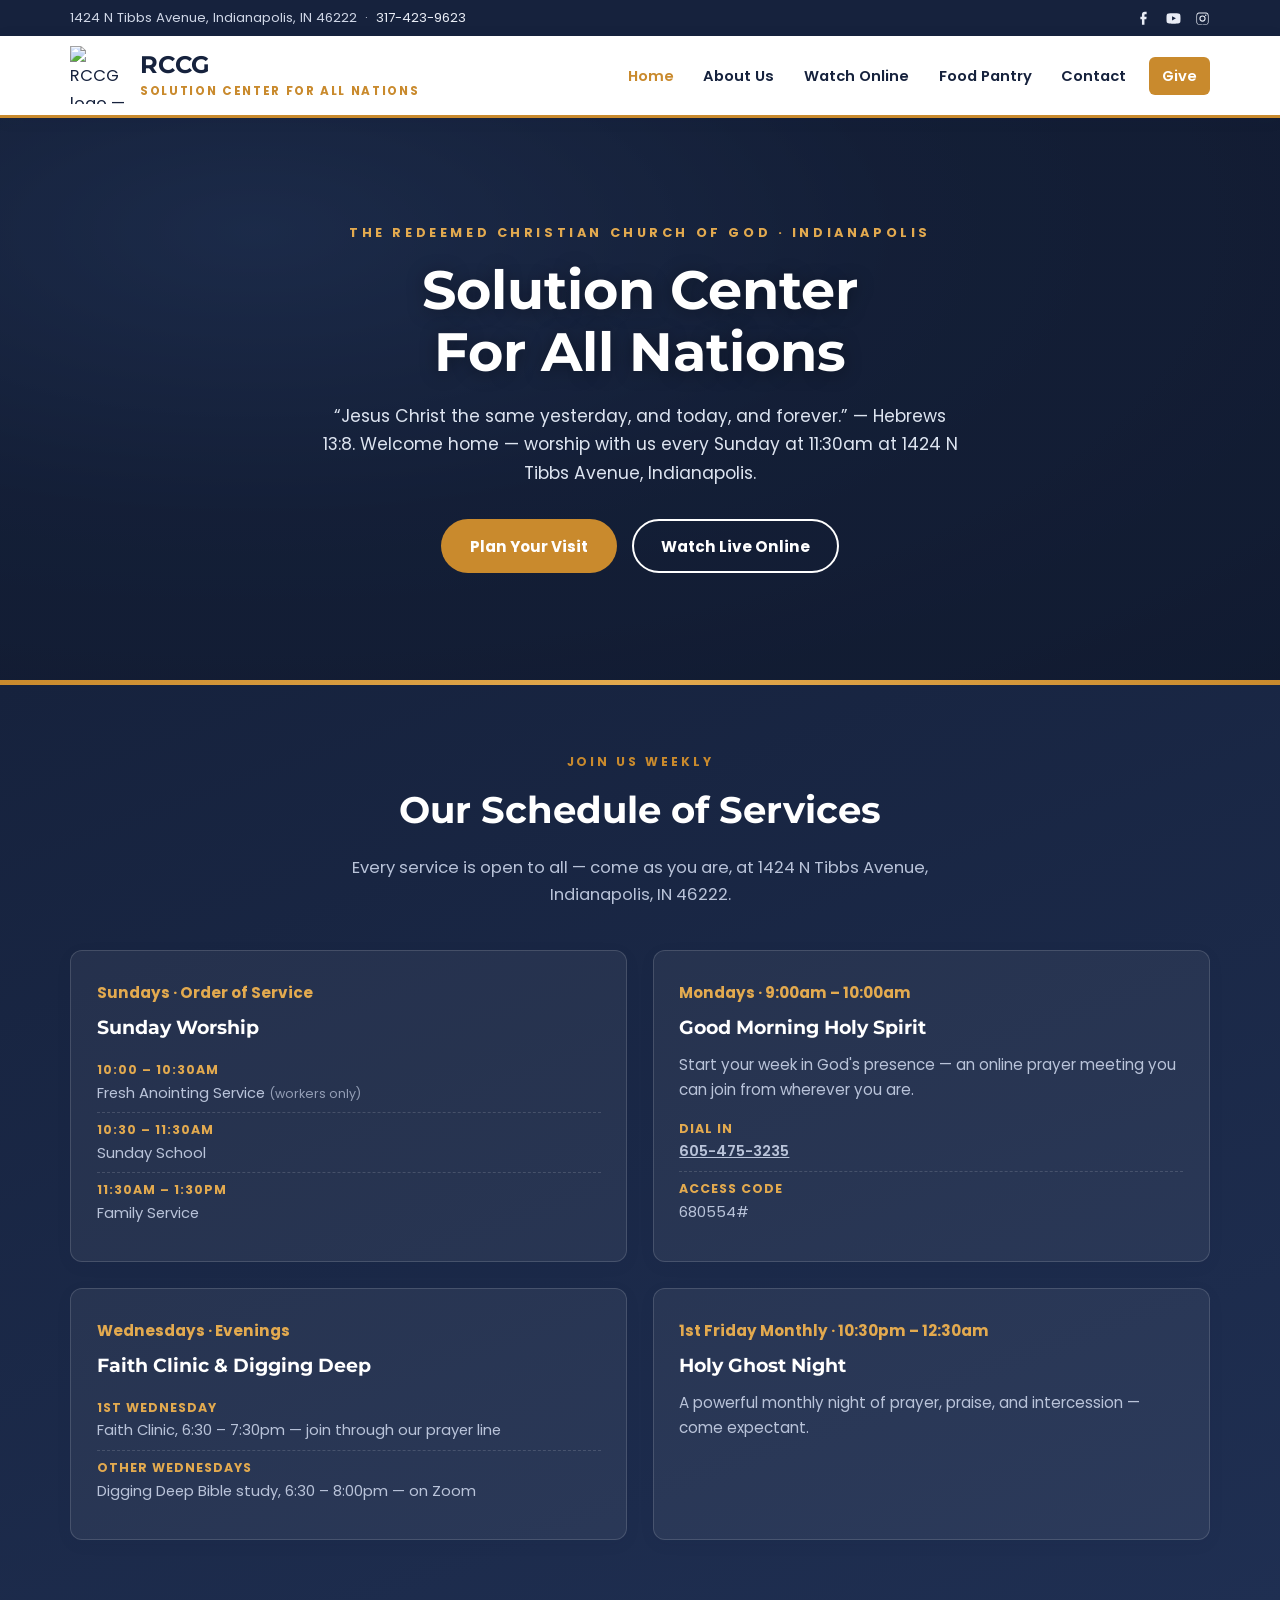
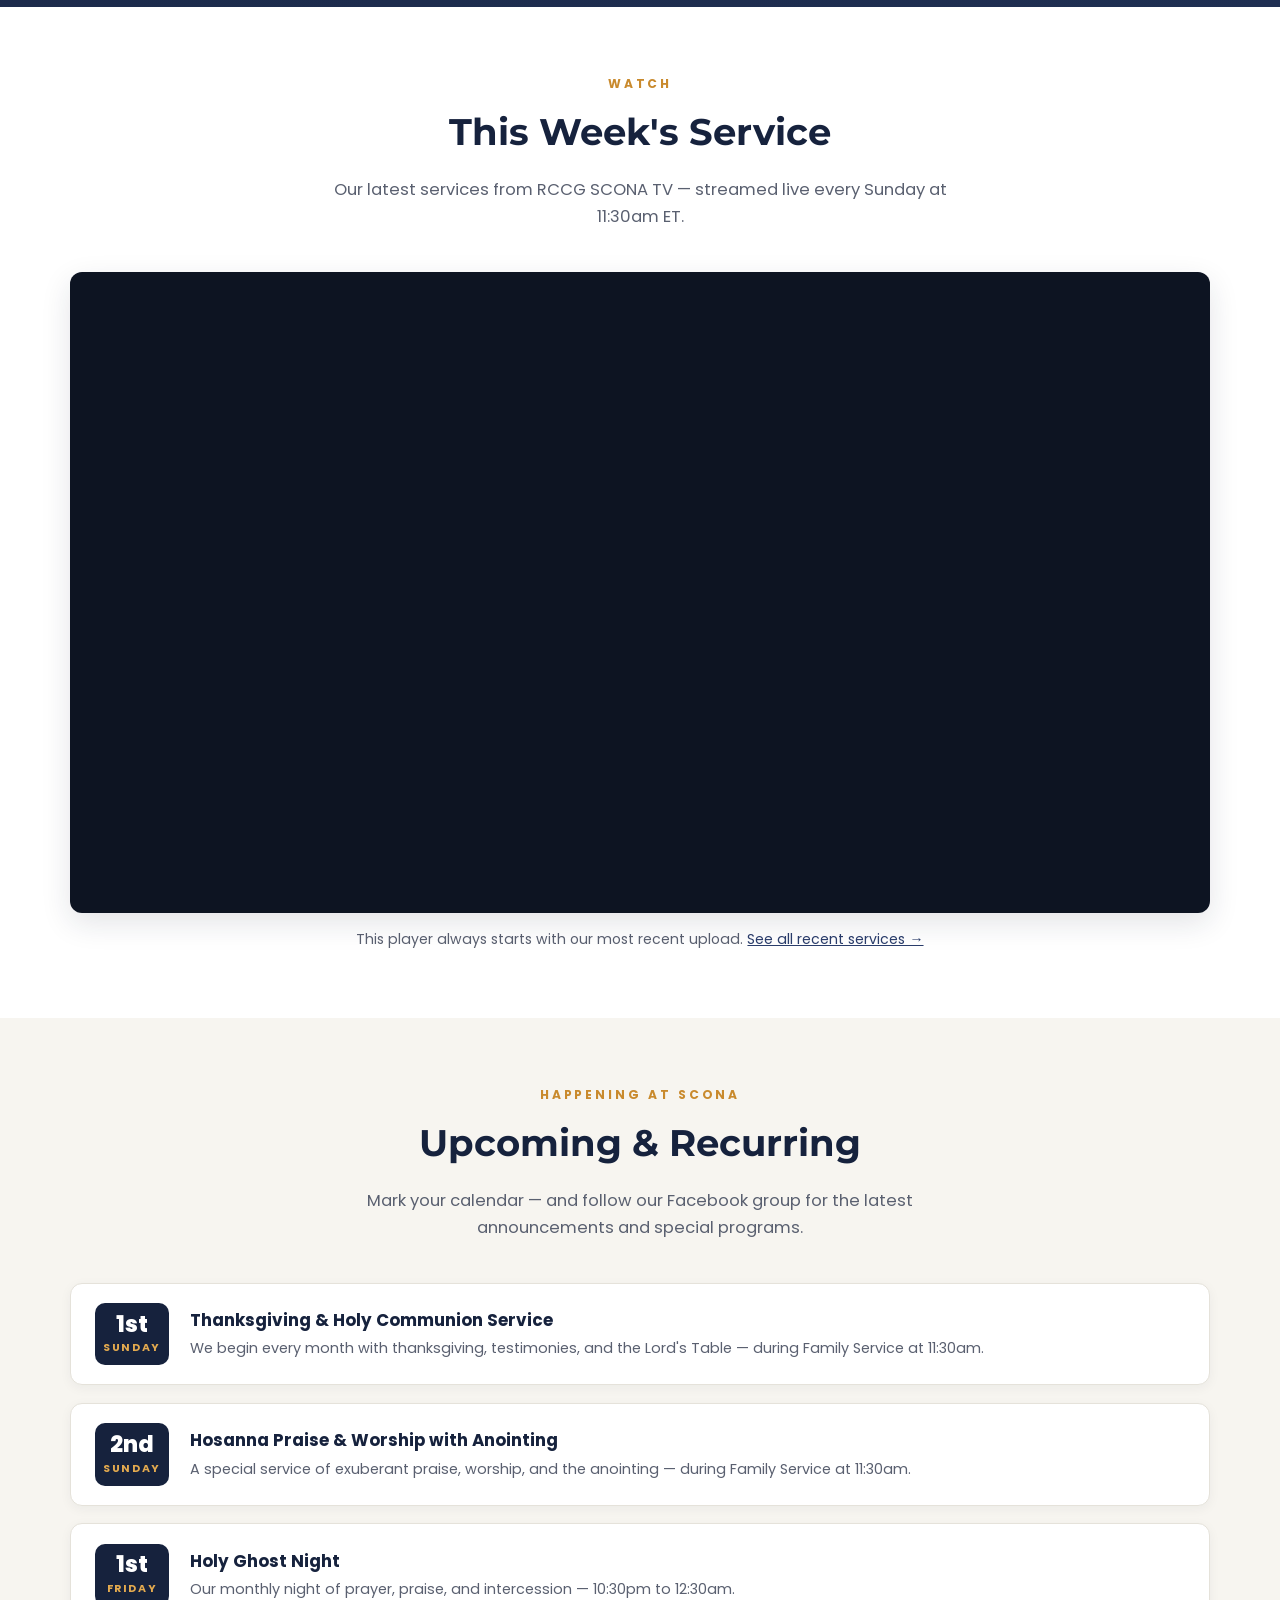
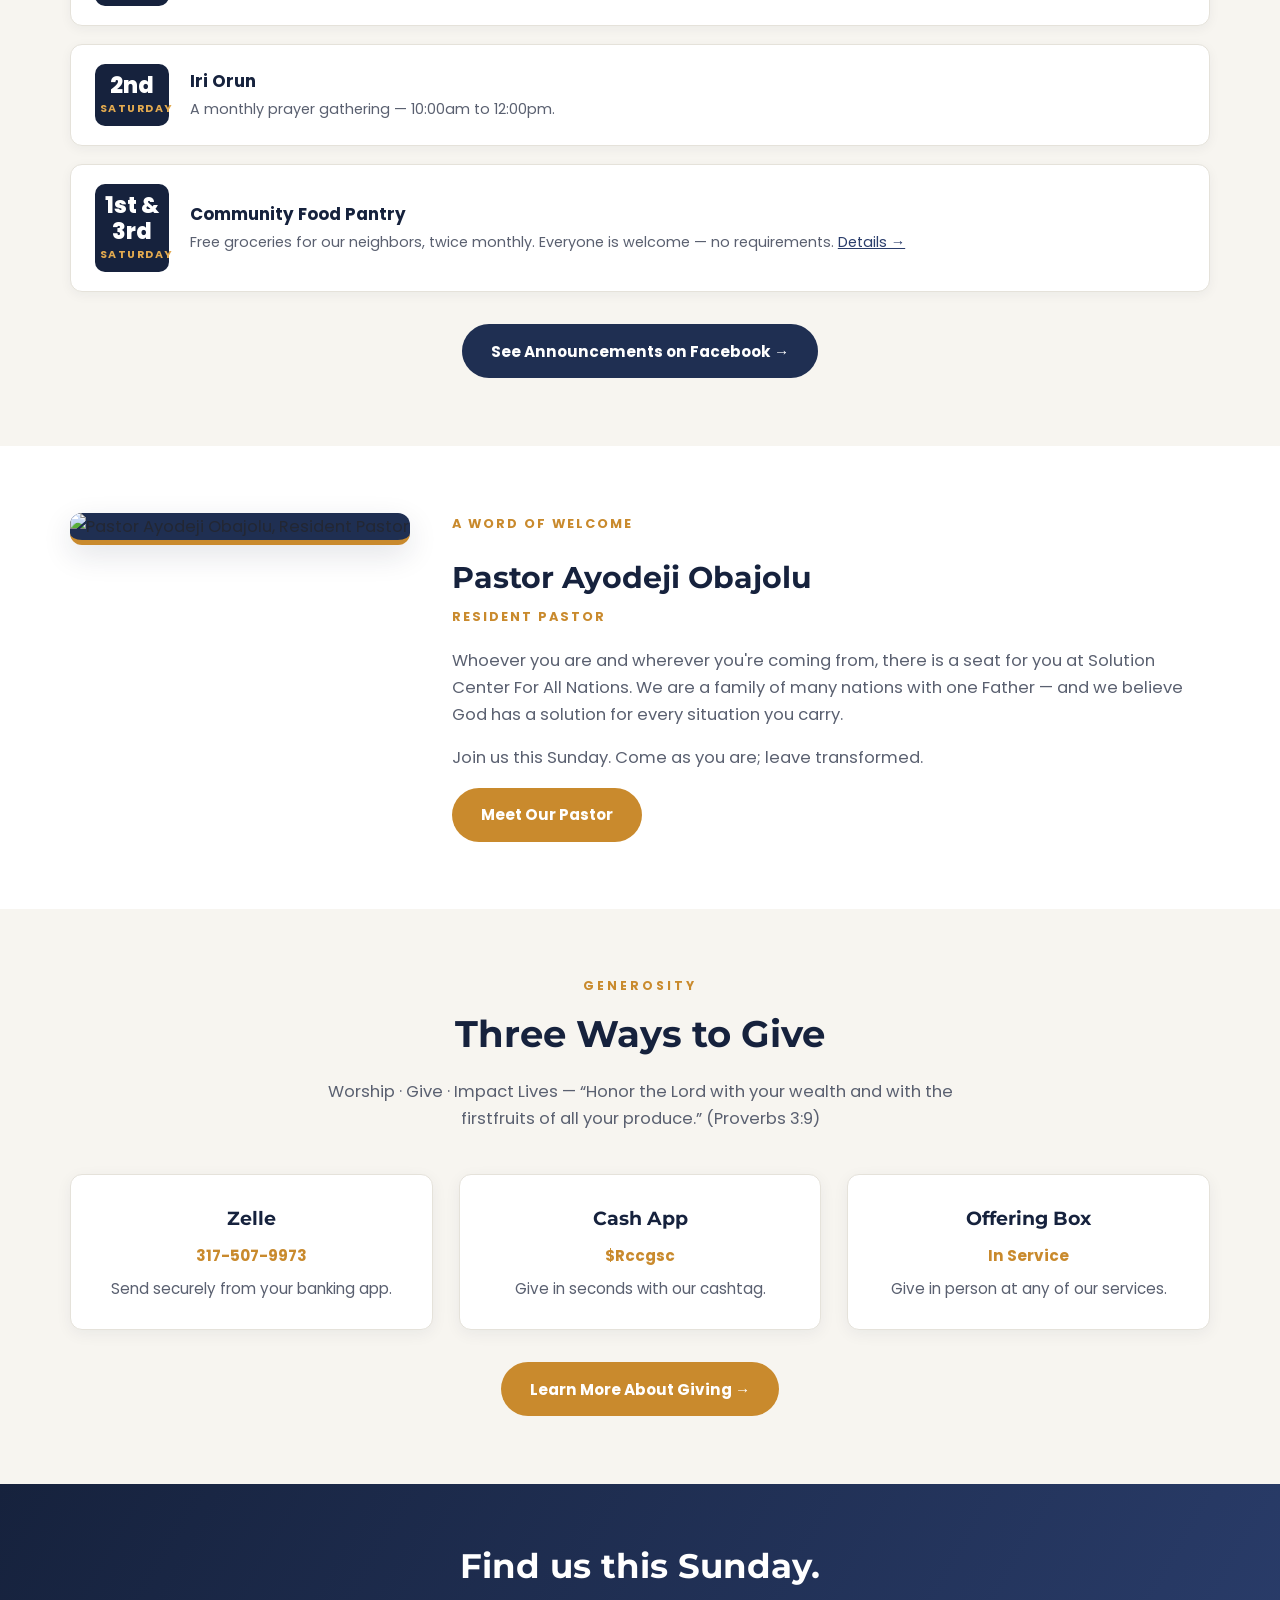
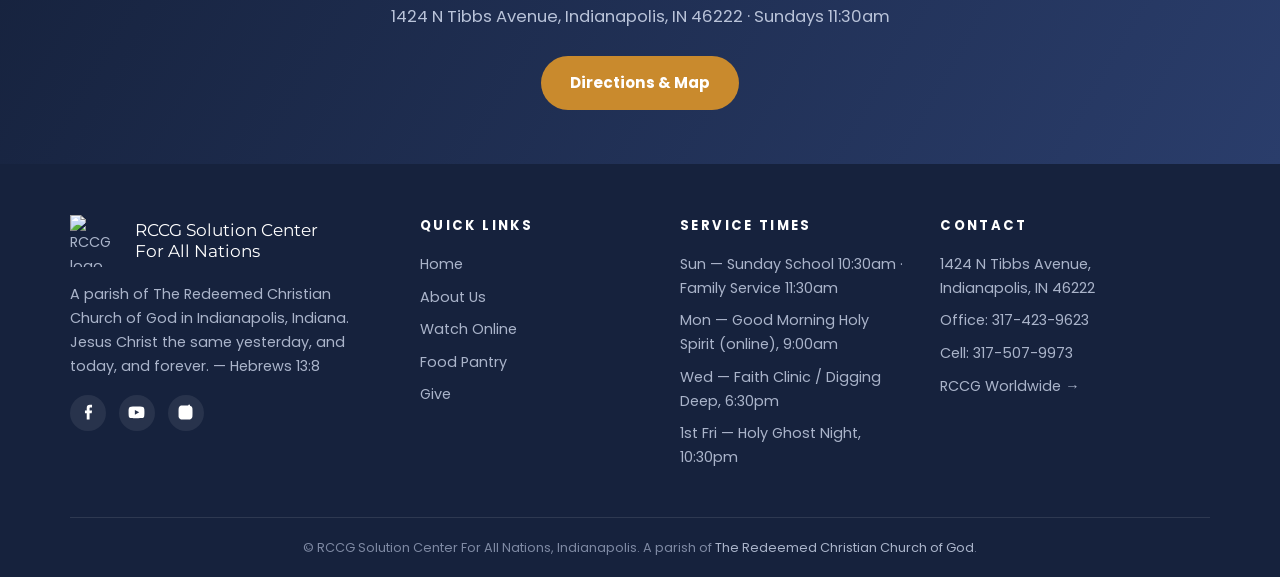
==== commit 3a55c881: "Remove RCCG Covenant House jubilee banner and link Removes the temporary 25th anniversary section fr" ====
--- a/site/index.html
+++ b/site/index.html
@@ -56,19 +56,6 @@
   </div>
 </section>
 
-<!-- TEMPORARY — RCCG Covenant House 25th Anniversary banner. Added 2026-07-23, remove by 2026-08-02. -->
-<section class="jubilee-banner" aria-label="Congratulations to RCCG Covenant House on their 25th anniversary">
-  <div class="container jubilee-inner">
-    <div class="jubilee-badge">25<span>Years</span></div>
-    <div class="jubilee-copy">
-      <p class="kicker">Congratulations to Our Mother Church</p>
-      <h2>Happy Silver Jubilee, RCCG Covenant House!</h2>
-      <p>From all of us at RCCG Solution Center For All Nations — we rejoice with our Mother Church, <a href="https://rccgcovenanthouseindy.org/" target="_blank" rel="noopener">RCCG Covenant House</a>, as they celebrate 25 years of God's faithfulness. To God be the glory!</p>
-    </div>
-  </div>
-</section>
-<!-- END TEMPORARY jubilee banner -->
-
 <section class="section dark">
   <div class="container">
     <div class="section-head">
--- a/site/css/style.css
+++ b/site/css/style.css
@@ -621,6 +621,64 @@
 .pastor-copy p { margin-bottom: 1rem; color: var(--ink-soft); }
 
 /* --------------------------------------------------------------------------
+   Reusable page photography — banner image + photo/copy feature block.
+   Used across pages to attach real photos to main sections.
+   -------------------------------------------------------------------------- */
+.section-banner-img {
+  border-radius: var(--radius);
+  overflow: hidden;
+  box-shadow: var(--shadow);
+  margin-bottom: 2.8rem;
+}
+
+.section-banner-img img {
+  width: 100%;
+  height: clamp(200px, 30vw, 380px);
+  object-fit: cover;
+  display: block;
+}
+
+.photo-feature {
+  display: grid;
+  grid-template-columns: 1fr 1fr;
+  gap: 2.6rem;
+  align-items: center;
+}
+
+.photo-feature.reverse .photo-feature-img { order: 2; }
+.photo-feature.reverse .photo-feature-copy { order: 1; }
+
+.photo-feature-img {
+  border-radius: var(--radius);
+  overflow: hidden;
+  box-shadow: var(--shadow);
+  border-bottom: 5px solid var(--gold);
+}
+
+.photo-feature-img img {
+  width: 100%;
+  height: 100%;
+  min-height: 280px;
+  object-fit: cover;
+  display: block;
+}
+
+.photo-feature-copy h2 {
+  font-family: var(--font-display);
+  color: var(--navy);
+  font-size: 1.9rem;
+  margin-bottom: 0.8rem;
+}
+
+.photo-feature-copy p { margin-bottom: 1rem; color: var(--ink-soft); }
+
+@media (max-width: 800px) {
+  .photo-feature, .photo-feature.reverse { grid-template-columns: 1fr; }
+  .photo-feature.reverse .photo-feature-img { order: 1; }
+  .photo-feature.reverse .photo-feature-copy { order: 2; }
+}
+
+/* --------------------------------------------------------------------------
    Events / announcements
    -------------------------------------------------------------------------- */
 .event-list { display: grid; gap: 1.1rem; }
@@ -829,80 +887,6 @@
   font-size: 0.8rem;
   color: #7e89a3;
 }
-
-/* --------------------------------------------------------------------------
-   TEMPORARY — RCCG Covenant House 25th Anniversary banner
-   Added 2026-07-23, remove this whole block + the section in index.html by 2026-08-02.
-   -------------------------------------------------------------------------- */
-.jubilee-banner {
-  background: linear-gradient(120deg, var(--navy) 0%, var(--navy-3) 60%, var(--purple) 100%);
-  color: #fff;
-  padding: 2.6rem 0;
-  border-top: 4px solid var(--gold);
-  border-bottom: 4px solid var(--gold);
-}
-
-.jubilee-inner {
-  display: flex;
-  align-items: center;
-  gap: 2rem;
-  flex-wrap: wrap;
-}
-
-.jubilee-badge {
-  flex-shrink: 0;
-  width: 108px;
-  height: 108px;
-  border-radius: 50%;
-  background: linear-gradient(135deg, var(--gold) 0%, var(--gold-light) 100%);
-  color: #fff;
-  display: flex;
-  flex-direction: column;
-  align-items: center;
-  justify-content: center;
-  font-family: var(--font-display);
-  font-weight: 800;
-  font-size: 2.2rem;
-  line-height: 1;
-  box-shadow: 0 6px 20px rgba(201, 138, 45, 0.45);
-  border: 3px solid rgba(255, 255, 255, 0.5);
-}
-
-.jubilee-badge span {
-  font-family: var(--font-body);
-  font-weight: 700;
-  font-size: 0.62rem;
-  text-transform: uppercase;
-  letter-spacing: 0.14em;
-  margin-top: 0.15rem;
-}
-
-.jubilee-copy { flex: 1; min-width: 260px; }
-
-.jubilee-copy .kicker {
-  text-transform: uppercase;
-  letter-spacing: 0.2em;
-  font-size: 0.76rem;
-  font-weight: 700;
-  color: var(--gold-light);
-  margin-bottom: 0.4rem;
-}
-
-.jubilee-copy h2 {
-  font-family: var(--font-display);
-  font-size: clamp(1.35rem, 2.6vw, 1.9rem);
-  margin-bottom: 0.5rem;
-}
-
-.jubilee-copy p { color: #dde4f0; max-width: 700px; }
-.jubilee-copy p a { color: var(--gold-light); font-weight: 600; }
-
-@media (max-width: 720px) {
-  .jubilee-inner { text-align: center; justify-content: center; }
-}
-/* --------------------------------------------------------------------------
-   END TEMPORARY jubilee banner
-   -------------------------------------------------------------------------- */
 
 /* --------------------------------------------------------------------------
    Responsive
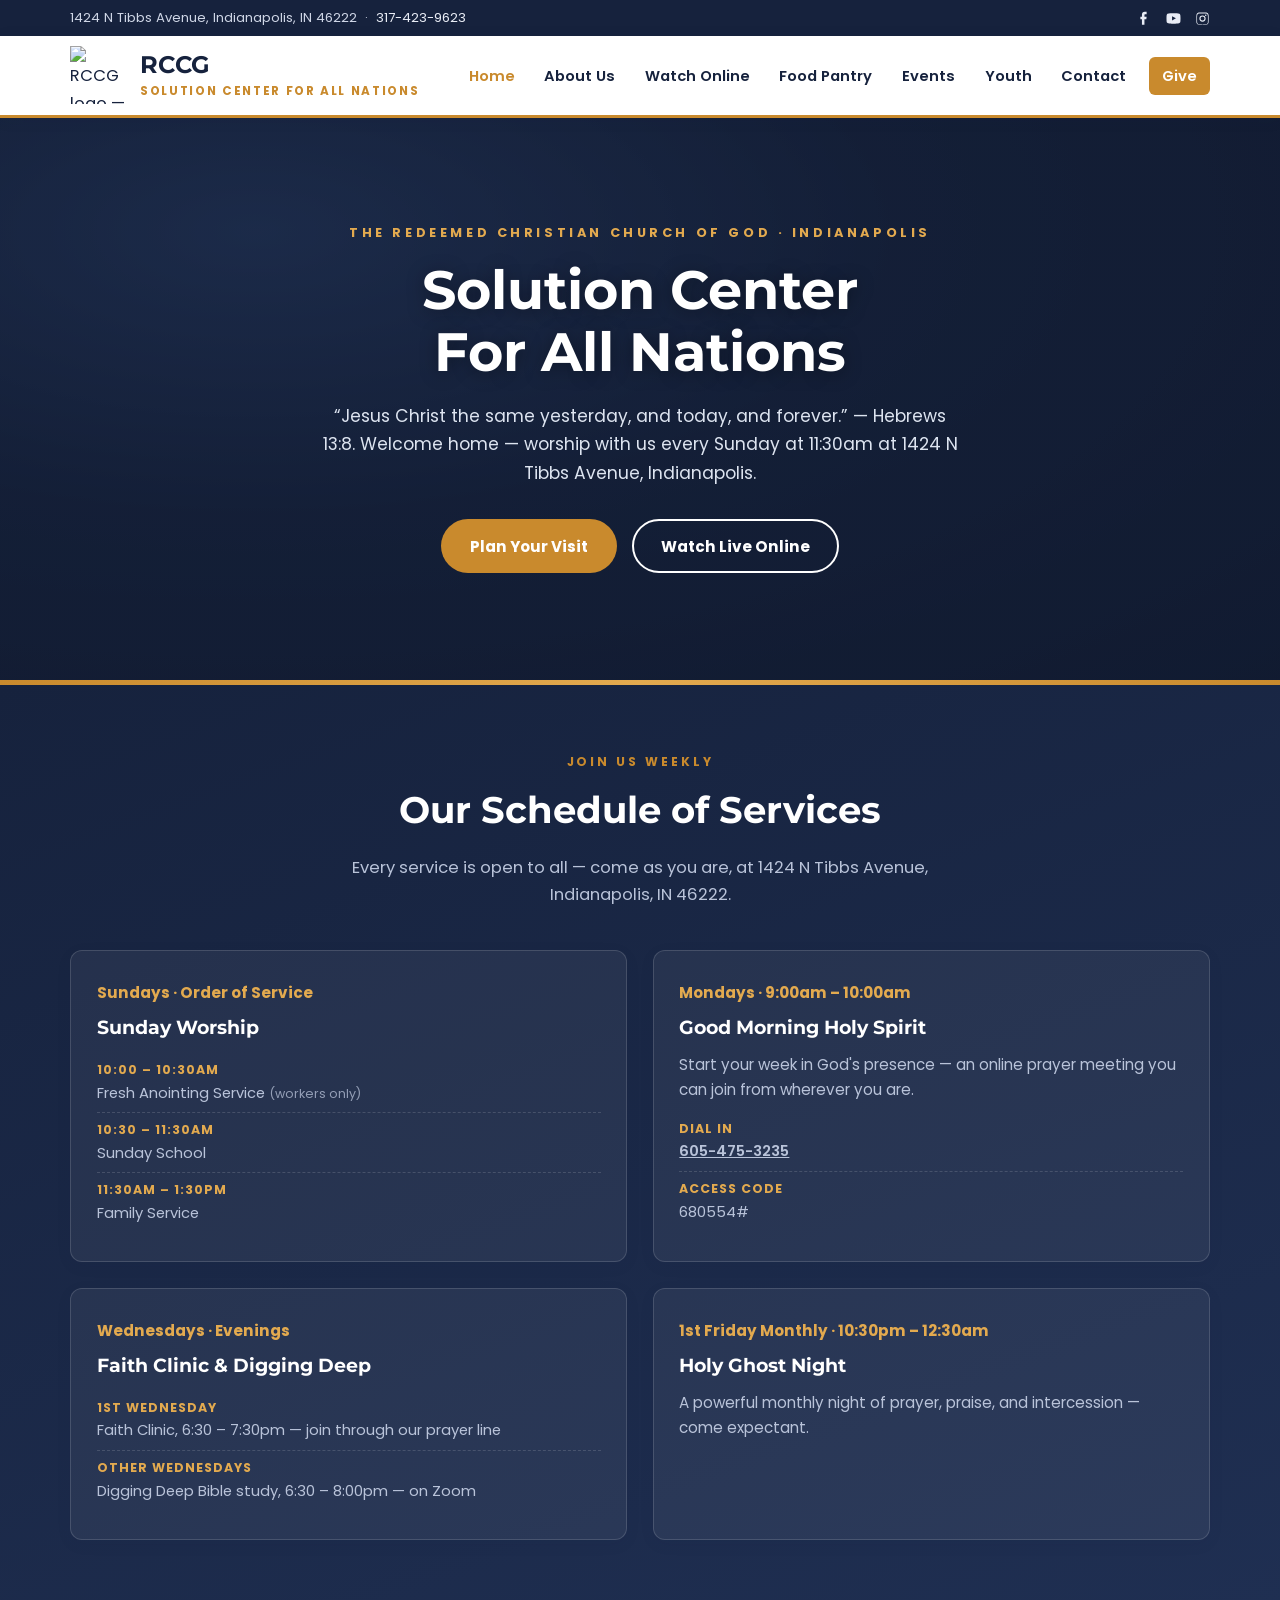
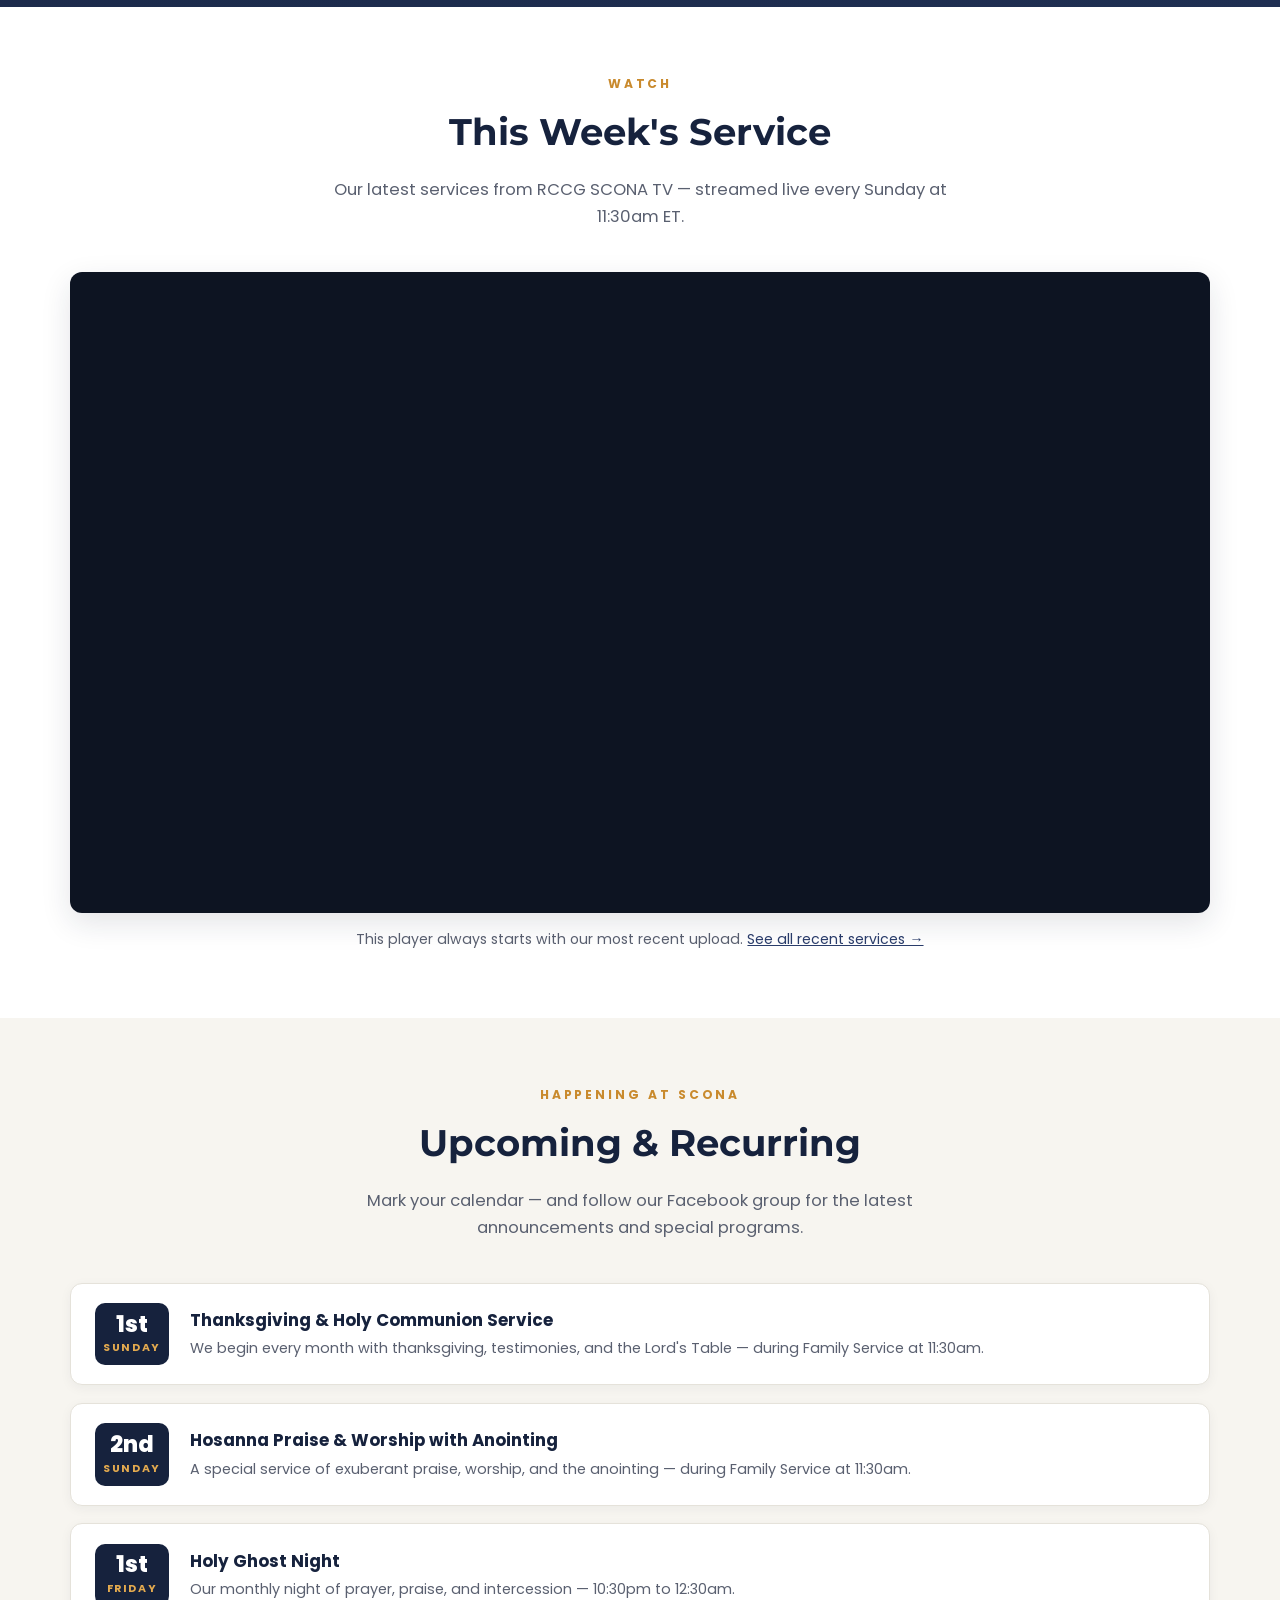
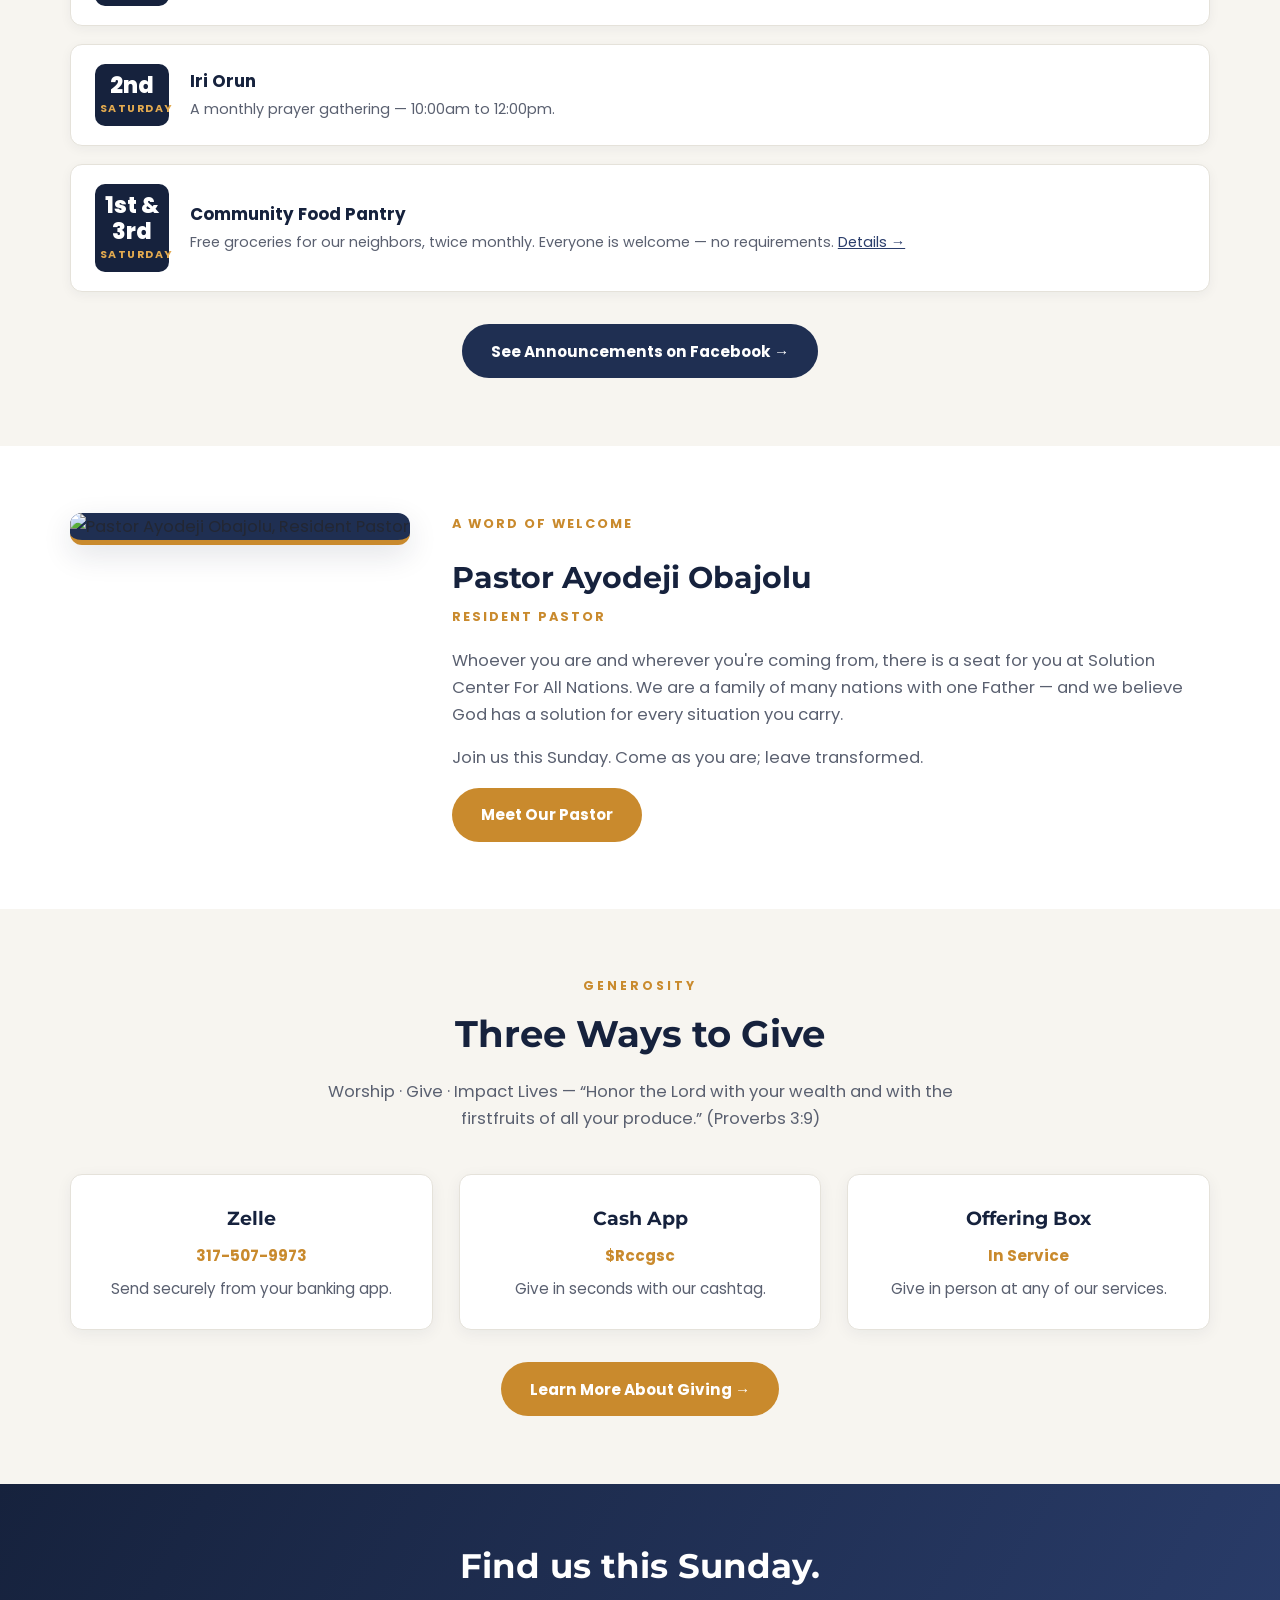
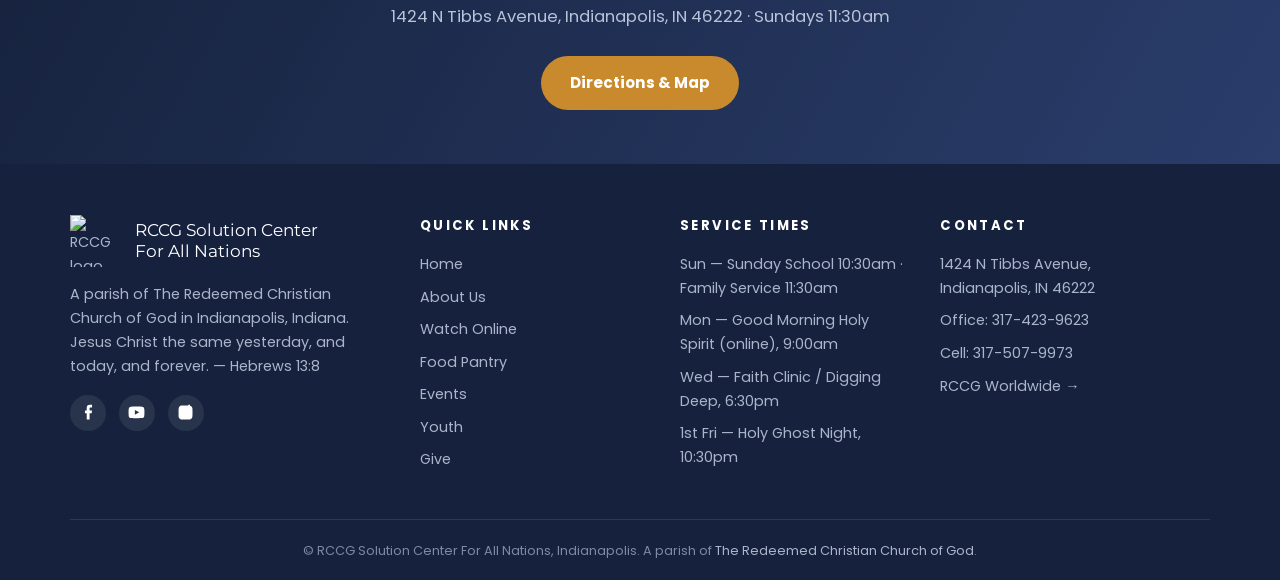
==== commit 76521ce3: "Add Events and Youth pages New pages, both linked from every page's header nav and footer Quick Link" ====
--- a/site/index.html
+++ b/site/index.html
@@ -37,6 +37,8 @@
         <li><a href="about.html">About Us</a></li>
         <li><a href="watch.html">Watch Online</a></li>
         <li><a href="food-pantry.html">Food Pantry</a></li>
+        <li><a href="events.html">Events</a></li>
+        <li><a href="youth.html">Youth</a></li>
         <li><a href="contact.html">Contact</a></li>
         <li><a href="give.html" class="nav-cta">Give</a></li>
       </ul>
@@ -238,6 +240,8 @@
           <li><a href="about.html">About Us</a></li>
           <li><a href="watch.html">Watch Online</a></li>
           <li><a href="food-pantry.html">Food Pantry</a></li>
+          <li><a href="events.html">Events</a></li>
+          <li><a href="youth.html">Youth</a></li>
           <li><a href="give.html">Give</a></li>
         </ul>
       </div>
--- a/site/css/style.css
+++ b/site/css/style.css
@@ -359,6 +359,47 @@
 
 .card .icon svg { width: 22px; height: 22px; fill: var(--gold); }
 
+/* Event / youth flyer cards */
+.flyer-card {
+  background: var(--paper);
+  border: 1px solid var(--line);
+  border-radius: var(--radius);
+  overflow: hidden;
+  box-shadow: 0 4px 16px rgba(22, 34, 61, 0.06);
+}
+
+.flyer-card img {
+  width: 100%;
+  height: auto;
+  display: block;
+  border-bottom: 4px solid var(--gold);
+}
+
+.flyer-caption { padding: 1rem 1.2rem 1.4rem; }
+
+.flyer-caption h3 {
+  font-family: var(--font-display);
+  color: var(--navy);
+  font-size: 1.05rem;
+  margin-bottom: 0.3rem;
+}
+
+.flyer-caption p { color: var(--ink-soft); font-size: 0.88rem; }
+
+/* Empty-state icon used on Events / Youth pages before content is posted */
+.events-empty-icon {
+  width: 64px;
+  height: 64px;
+  border-radius: 50%;
+  background: var(--gold-pale);
+  display: flex;
+  align-items: center;
+  justify-content: center;
+  margin: 0 auto 1.4rem;
+}
+
+.events-empty-icon svg { width: 30px; height: 30px; fill: var(--gold); }
+
 /* Order-of-service / detail lists inside cards */
 .svc-list {
   list-style: none;
@@ -636,46 +677,6 @@
   height: clamp(200px, 30vw, 380px);
   object-fit: cover;
   display: block;
-}
-
-.photo-feature {
-  display: grid;
-  grid-template-columns: 1fr 1fr;
-  gap: 2.6rem;
-  align-items: center;
-}
-
-.photo-feature.reverse .photo-feature-img { order: 2; }
-.photo-feature.reverse .photo-feature-copy { order: 1; }
-
-.photo-feature-img {
-  border-radius: var(--radius);
-  overflow: hidden;
-  box-shadow: var(--shadow);
-  border-bottom: 5px solid var(--gold);
-}
-
-.photo-feature-img img {
-  width: 100%;
-  height: 100%;
-  min-height: 280px;
-  object-fit: cover;
-  display: block;
-}
-
-.photo-feature-copy h2 {
-  font-family: var(--font-display);
-  color: var(--navy);
-  font-size: 1.9rem;
-  margin-bottom: 0.8rem;
-}
-
-.photo-feature-copy p { margin-bottom: 1rem; color: var(--ink-soft); }
-
-@media (max-width: 800px) {
-  .photo-feature, .photo-feature.reverse { grid-template-columns: 1fr; }
-  .photo-feature.reverse .photo-feature-img { order: 1; }
-  .photo-feature.reverse .photo-feature-copy { order: 2; }
 }
 
 /* --------------------------------------------------------------------------
